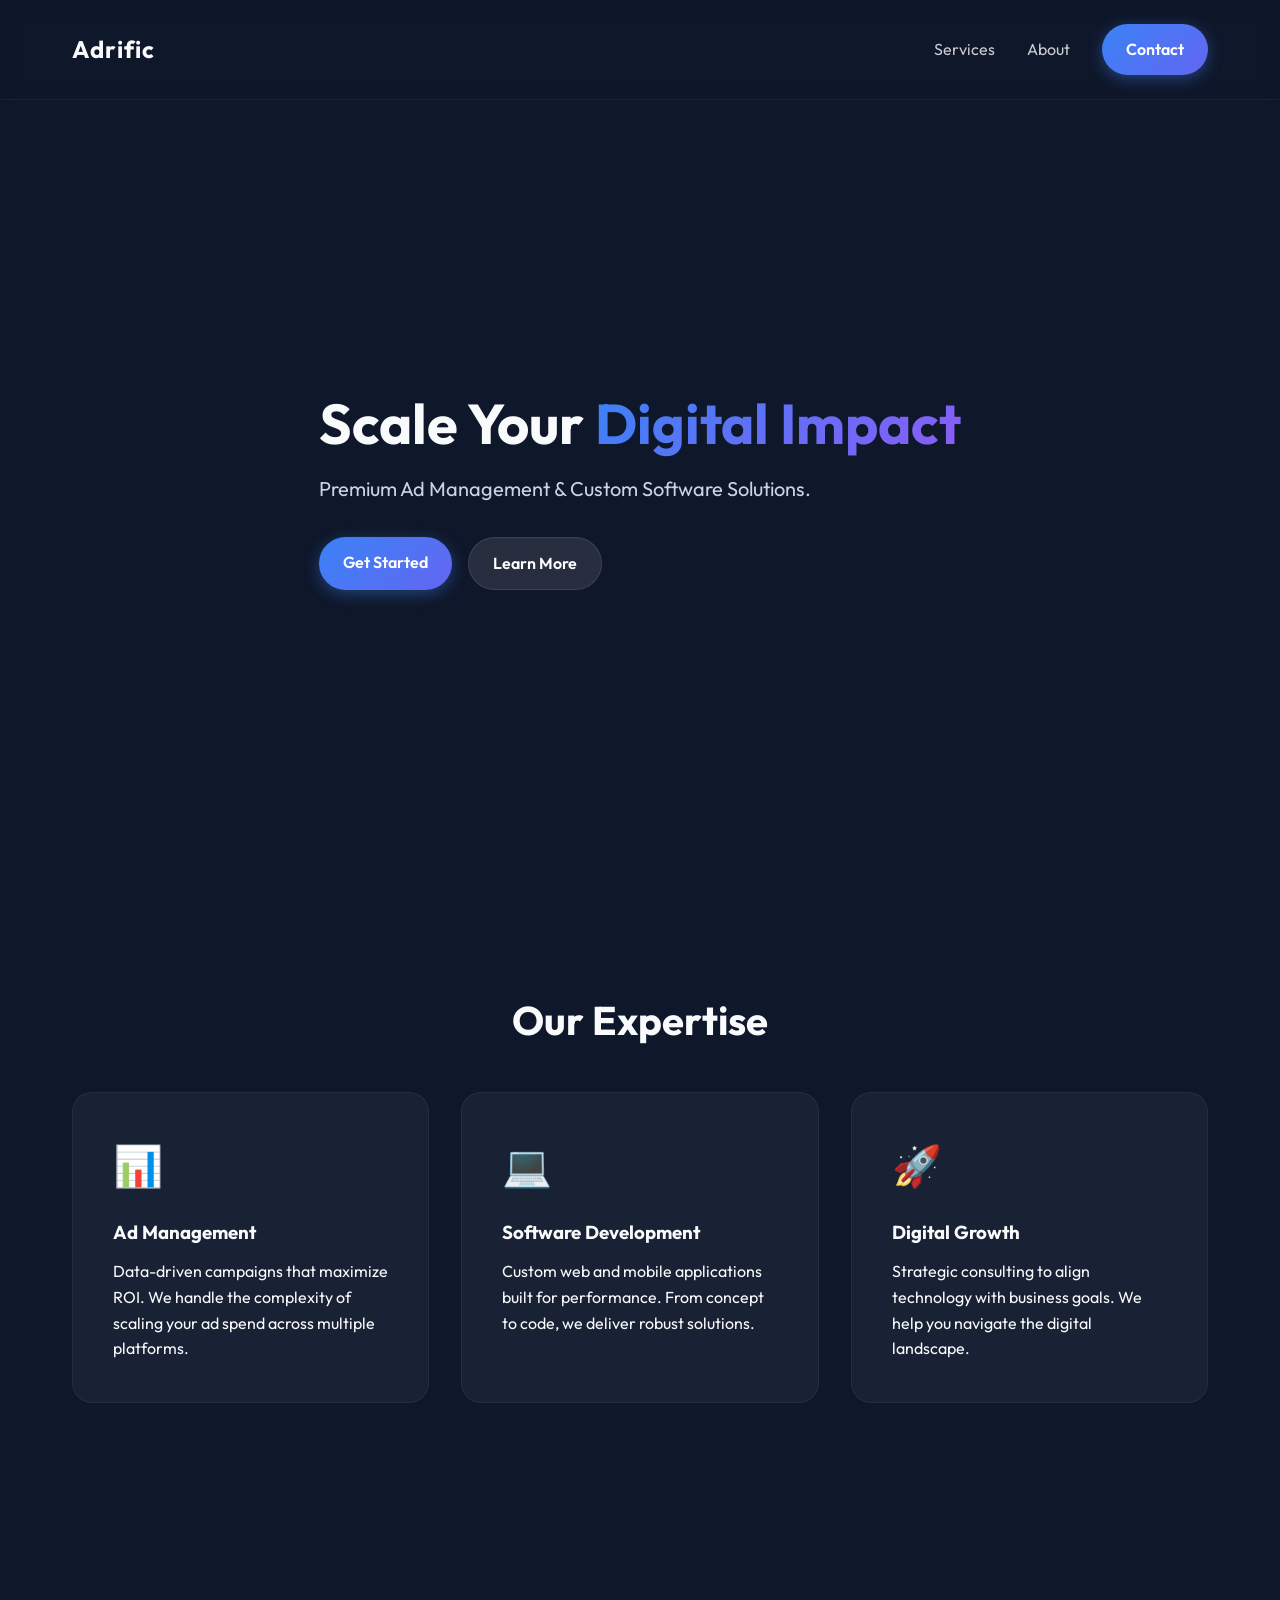
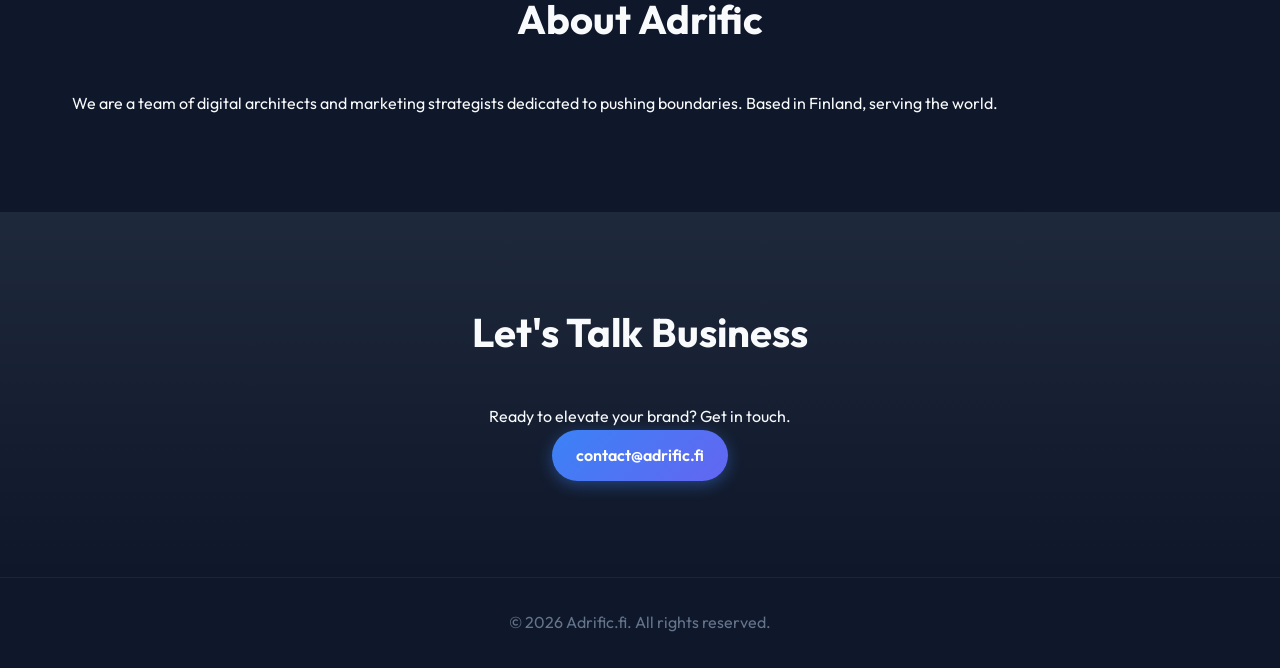
==== index.html @ 3425ca9c "Initial commit of Adrific.fi website" ====
<!DOCTYPE html>
<html lang="en">
<head>
    <meta charset="UTF-8">
    <meta name="viewport" content="width=device-width, initial-scale=1.0">
    <title>Adrific | Digital Excellence</title>
    <meta name="description" content="Adrific delivers premium ad management and custom software solutions. Elevate your digital presence.">
    <link rel="stylesheet" href="styles/main.css">
    <link rel="preconnect" href="https://fonts.googleapis.com">
    <link rel="preconnect" href="https://fonts.gstatic.com" crossorigin>
    <link href="https://fonts.googleapis.com/css2?family=Outfit:wght@300;400;600;700&display=swap" rel="stylesheet">
</head>
<body>
    <header class="header">
        <nav class="nav container">
            <div class="logo">Adrific</div>
            <ul class="nav-links">
                <li><a href="#services">Services</a></li>
                <li><a href="#about">About</a></li>
                <li><a href="#contact" class="btn btn-primary">Contact</a></li>
            </ul>
        </nav>
    </header>

    <main>
        <section class="hero">
            <div class="container hero-content">
                <h1>Scale Your <span class="gradient-text">Digital Impact</span></h1>
                <p>Premium Ad Management & Custom Software Solutions.</p>
                <div class="hero-actions">
                    <a href="#contact" class="btn btn-primary">Get Started</a>
                    <a href="#services" class="btn btn-secondary">Learn More</a>
                </div>
            </div>
            <div class="hero-bg"></div>
        </section>

        <section id="services" class="services section">
            <div class="container">
                <h2 class="section-title">Our Expertise</h2>
                <div class="grid">
                    <div class="card">
                        <div class="icon">📊</div>
                        <h3>Ad Management</h3>
                        <p>Data-driven campaigns that maximize ROI. We handle the complexity of scaling your ad spend across multiple platforms.</p>
                    </div>
                    <div class="card">
                        <div class="icon">💻</div>
                        <h3>Software Development</h3>
                        <p>Custom web and mobile applications built for performance. From concept to code, we deliver robust solutions.</p>
                    </div>
                    <div class="card">
                        <div class="icon">🚀</div>
                        <h3>Digital Growth</h3>
                        <p>Strategic consulting to align technology with business goals. We help you navigate the digital landscape.</p>
                    </div>
                </div>
            </div>
        </section>

        <section id="about" class="about section">
            <div class="container">
                <div class="about-content">
                    <h2 class="section-title">About Adrific</h2>
                    <p>We are a team of digital architects and marketing strategists dedicated to pushing boundaries. Based in Finland, serving the world.</p>
                </div>
            </div>
        </section>

        <section id="contact" class="contact section">
            <div class="container">
                <h2 class="section-title">Let's Talk Business</h2>
                <p>Ready to elevate your brand? Get in touch.</p>
                <a href="mailto:contact@adrific.fi" class="btn btn-primary">contact@adrific.fi</a>
            </div>
        </section>
    </main>

    <footer class="footer">
        <div class="container">
            <p>&copy; 2026 Adrific.fi. All rights reserved.</p>
        </div>
    </footer>

    <script src="scripts/main.js"></script>
</body>
</html>
---- styles/main.css ----
:root {
    --bg-color: #0f172a;
    --text-color: #f8fafc;
    --primary-color: #3b82f6;
    --secondary-color: #6366f1;
    --accent-color: #8b5cf6;
    --card-bg: rgba(30, 41, 59, 0.7);
    --font-main: 'Outfit', sans-serif;
}

* {
    margin: 0;
    padding: 0;
    box-sizing: border-box;
}

body {
    font-family: var(--font-main);
    background-color: var(--bg-color);
    color: var(--text-color);
    line-height: 1.6;
    overflow-x: hidden;
}

.container {
    max-width: 1200px;
    margin: 0 auto;
    padding: 0 2rem;
}

/* Typography */
h1, h2, h3 {
    line-height: 1.2;
    margin-bottom: 1rem;
}

h1 {
    font-size: 3.5rem;
    font-weight: 700;
}

h2 {
    font-size: 2.5rem;
    text-align: center;
    margin-bottom: 3rem;
}

.gradient-text {
    background: linear-gradient(135deg, var(--primary-color), var(--accent-color));
    -webkit-background-clip: text;
    -webkit-text-fill-color: transparent;
}

/* Buttons */
.btn {
    display: inline-block;
    padding: 0.8rem 1.5rem;
    border-radius: 50px;
    text-decoration: none;
    font-weight: 600;
    transition: transform 0.2s, box-shadow 0.2s;
}

.btn-primary {
    background: linear-gradient(135deg, var(--primary-color), var(--secondary-color));
    color: white;
    box-shadow: 0 4px 15px rgba(59, 130, 246, 0.4);
}

.btn-secondary {
    background: rgba(255, 255, 255, 0.1);
    color: white;
    backdrop-filter: blur(10px);
    border: 1px solid rgba(255, 255, 255, 0.1);
}

.btn:hover {
    transform: translateY(-2px);
    box-shadow: 0 6px 20px rgba(59, 130, 246, 0.6);
}

/* Header */
.header {
    position: fixed;
    top: 0;
    width: 100%;
    padding: 1.5rem 0;
    z-index: 1000;
    transition: background 0.3s;
    backdrop-filter: blur(10px);
    border-bottom: 1px solid rgba(255, 255, 255, 0.05);
}

.nav {
    display: flex;
    justify-content: space-between;
    align-items: center;
}

.logo {
    font-size: 1.5rem;
    font-weight: 700;
    letter-spacing: 1px;
}

.nav-links {
    display: flex;
    gap: 2rem;
    list-style: none;
    align-items: center;
}

.nav-links a:not(.btn) {
    color: var(--text-color);
    text-decoration: none;
    opacity: 0.8;
    transition: opacity 0.2s;
}

.nav-links a:not(.btn):hover {
    opacity: 1;
}

/* Hero */
.hero {
    height: 100vh;
    display: flex;
    align-items: center;
    position: relative;
    padding-top: 80px;
}

.hero-content {
    position: relative;
    z-index: 10;
    max-width: 800px;
}

.hero p {
    font-size: 1.25rem;
    margin-bottom: 2rem;
    color: #94fabc; /* Light mint/blue for contrast */
    color: #cbd5e1;
}

.hero-actions {
    display: flex;
    gap: 1rem;
}

/* Services */
.section {
    padding: 6rem 0;
}

.grid {
    display: grid;
    grid-template-columns: repeat(auto-fit, minmax(300px, 1fr));
    gap: 2rem;
}

.card {
    background: var(--card-bg);
    padding: 2.5rem;
    border-radius: 20px;
    border: 1px solid rgba(255, 255, 255, 0.05);
    transition: transform 0.3s, border-color 0.3s;
}

.card:hover {
    transform: translateY(-5px);
    border-color: var(--primary-color);
}

.icon {
    font-size: 2.5rem;
    margin-bottom: 1.5rem;
}

/* Contact */
.contact {
    text-align: center;
    background: linear-gradient(to top, #0f172a, #1e293b);
}

/* Footer */
.footer {
    padding: 2rem 0;
    text-align: center;
    color: #64748b;
    border-top: 1px solid rgba(255, 255, 255, 0.05);
}

/* Mobile */
@media (max-width: 768px) {
    h1 {
        font-size: 2.5rem;
    }
    .nav-links {
        display: none; /* Simplification for now */
    }
}
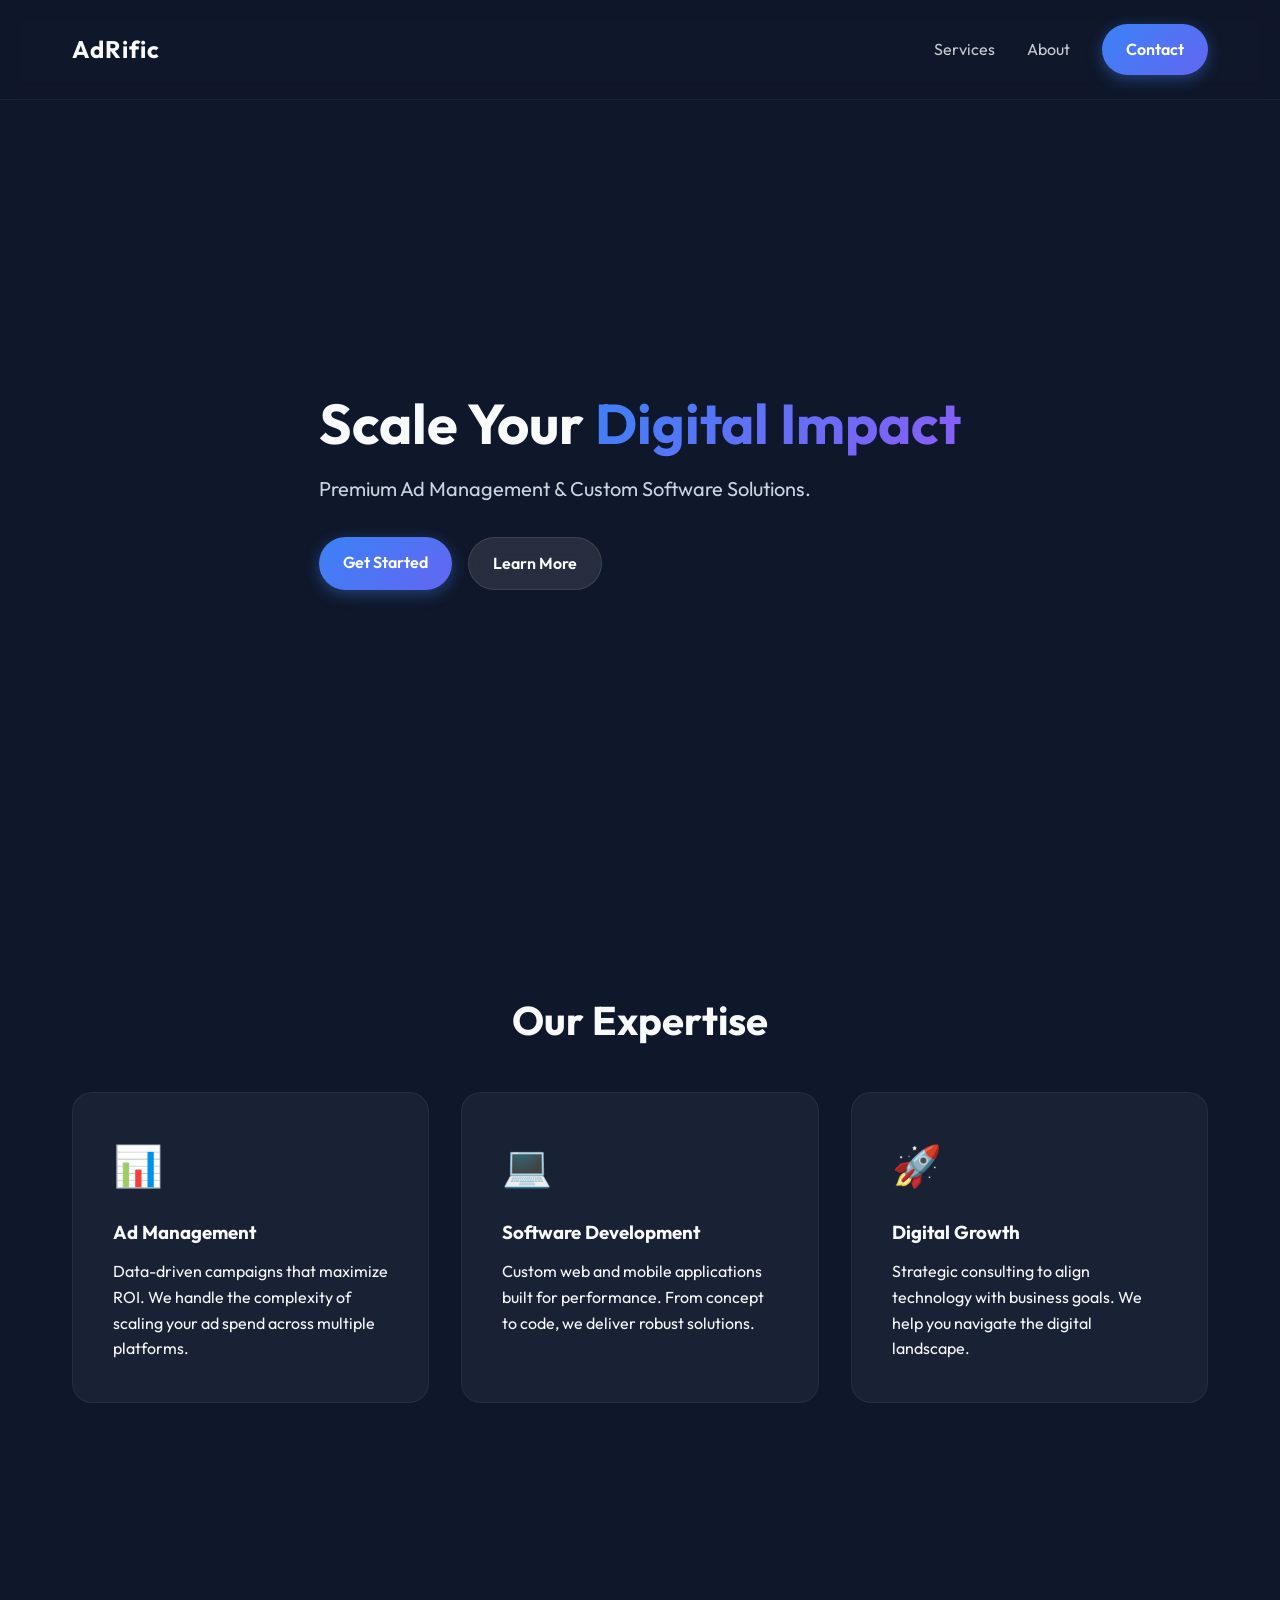
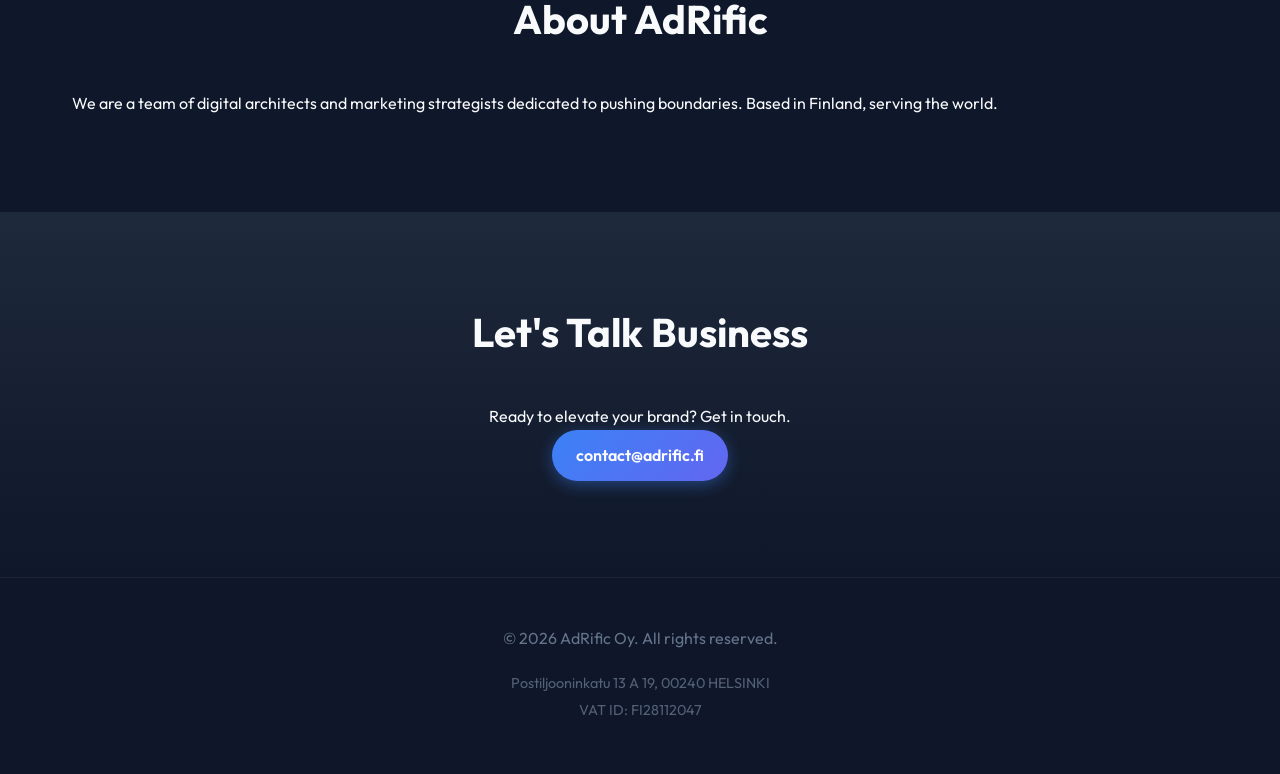
==== commit 70437769: "chore: update company info (AdRific Oy, address, VAT)" ====
--- a/index.html
+++ b/index.html
@@ -1,19 +1,22 @@
 <!DOCTYPE html>
 <html lang="en">
+
 <head>
     <meta charset="UTF-8">
     <meta name="viewport" content="width=device-width, initial-scale=1.0">
-    <title>Adrific | Digital Excellence</title>
-    <meta name="description" content="Adrific delivers premium ad management and custom software solutions. Elevate your digital presence.">
+    <title>AdRific | Digital Excellence</title>
+    <meta name="description"
+        content="AdRific delivers premium ad management and custom software solutions. Elevate your digital presence.">
     <link rel="stylesheet" href="styles/main.css">
     <link rel="preconnect" href="https://fonts.googleapis.com">
     <link rel="preconnect" href="https://fonts.gstatic.com" crossorigin>
     <link href="https://fonts.googleapis.com/css2?family=Outfit:wght@300;400;600;700&display=swap" rel="stylesheet">
 </head>
+
 <body>
     <header class="header">
         <nav class="nav container">
-            <div class="logo">Adrific</div>
+            <div class="logo">AdRific</div>
             <ul class="nav-links">
                 <li><a href="#services">Services</a></li>
                 <li><a href="#about">About</a></li>
@@ -42,17 +45,20 @@
                     <div class="card">
                         <div class="icon">📊</div>
                         <h3>Ad Management</h3>
-                        <p>Data-driven campaigns that maximize ROI. We handle the complexity of scaling your ad spend across multiple platforms.</p>
+                        <p>Data-driven campaigns that maximize ROI. We handle the complexity of scaling your ad spend
+                            across multiple platforms.</p>
                     </div>
                     <div class="card">
                         <div class="icon">💻</div>
                         <h3>Software Development</h3>
-                        <p>Custom web and mobile applications built for performance. From concept to code, we deliver robust solutions.</p>
+                        <p>Custom web and mobile applications built for performance. From concept to code, we deliver
+                            robust solutions.</p>
                     </div>
                     <div class="card">
                         <div class="icon">🚀</div>
                         <h3>Digital Growth</h3>
-                        <p>Strategic consulting to align technology with business goals. We help you navigate the digital landscape.</p>
+                        <p>Strategic consulting to align technology with business goals. We help you navigate the
+                            digital landscape.</p>
                     </div>
                 </div>
             </div>
@@ -61,8 +67,9 @@
         <section id="about" class="about section">
             <div class="container">
                 <div class="about-content">
-                    <h2 class="section-title">About Adrific</h2>
-                    <p>We are a team of digital architects and marketing strategists dedicated to pushing boundaries. Based in Finland, serving the world.</p>
+                    <h2 class="section-title">About AdRific</h2>
+                    <p>We are a team of digital architects and marketing strategists dedicated to pushing boundaries.
+                        Based in Finland, serving the world.</p>
                 </div>
             </div>
         </section>
@@ -78,10 +85,17 @@
 
     <footer class="footer">
         <div class="container">
-            <p>&copy; 2026 Adrific.fi. All rights reserved.</p>
+            <div class="footer-content">
+                <p>&copy; 2026 AdRific Oy. All rights reserved.</p>
+                <div class="company-details">
+                    <p>Postiljooninkatu 13 A 19, 00240 HELSINKI</p>
+                    <p>VAT ID: FI28112047</p>
+                </div>
+            </div>
         </div>
     </footer>
 
     <script src="scripts/main.js"></script>
 </body>
-</html>
+
+</html>
--- a/styles/main.css
+++ b/styles/main.css
@@ -29,7 +29,9 @@
 }
 
 /* Typography */
-h1, h2, h3 {
+h1,
+h2,
+h3 {
     line-height: 1.2;
     margin-bottom: 1rem;
 }
@@ -139,7 +141,8 @@
 .hero p {
     font-size: 1.25rem;
     margin-bottom: 2rem;
-    color: #94fabc; /* Light mint/blue for contrast */
+    color: #94fabc;
+    /* Light mint/blue for contrast */
     color: #cbd5e1;
 }
 
@@ -185,10 +188,28 @@
 
 /* Footer */
 .footer {
-    padding: 2rem 0;
+    padding: 3rem 0;
     text-align: center;
     color: #64748b;
     border-top: 1px solid rgba(255, 255, 255, 0.05);
+    background: rgba(15, 23, 42, 0.8);
+    backdrop-filter: blur(10px);
+}
+
+.footer-content {
+    display: flex;
+    flex-direction: column;
+    gap: 1rem;
+    align-items: center;
+}
+
+.company-details {
+    font-size: 0.9rem;
+    opacity: 0.8;
+}
+
+.company-details p {
+    margin: 0.25rem 0;
 }
 
 /* Mobile */
@@ -196,7 +217,9 @@
     h1 {
         font-size: 2.5rem;
     }
+
     .nav-links {
-        display: none; /* Simplification for now */
+        display: none;
+        /* Simplification for now */
     }
-}
+}
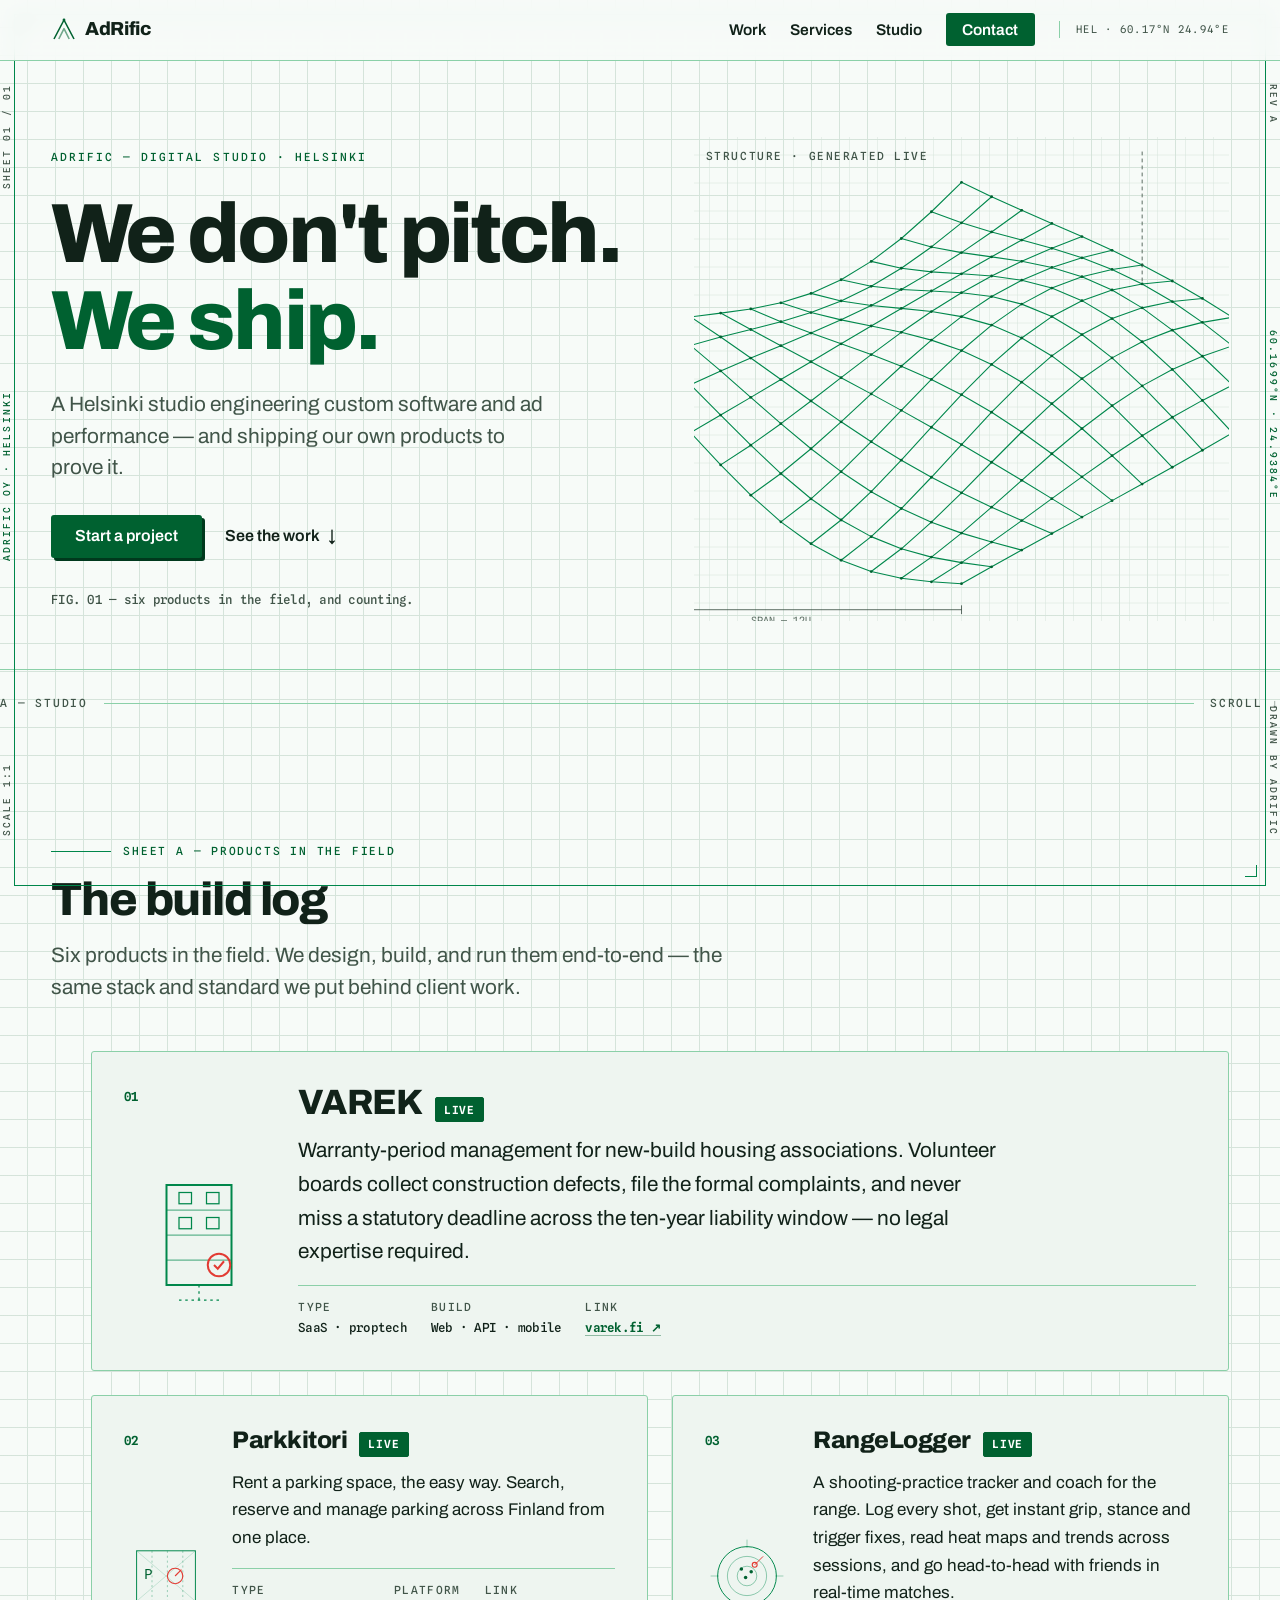
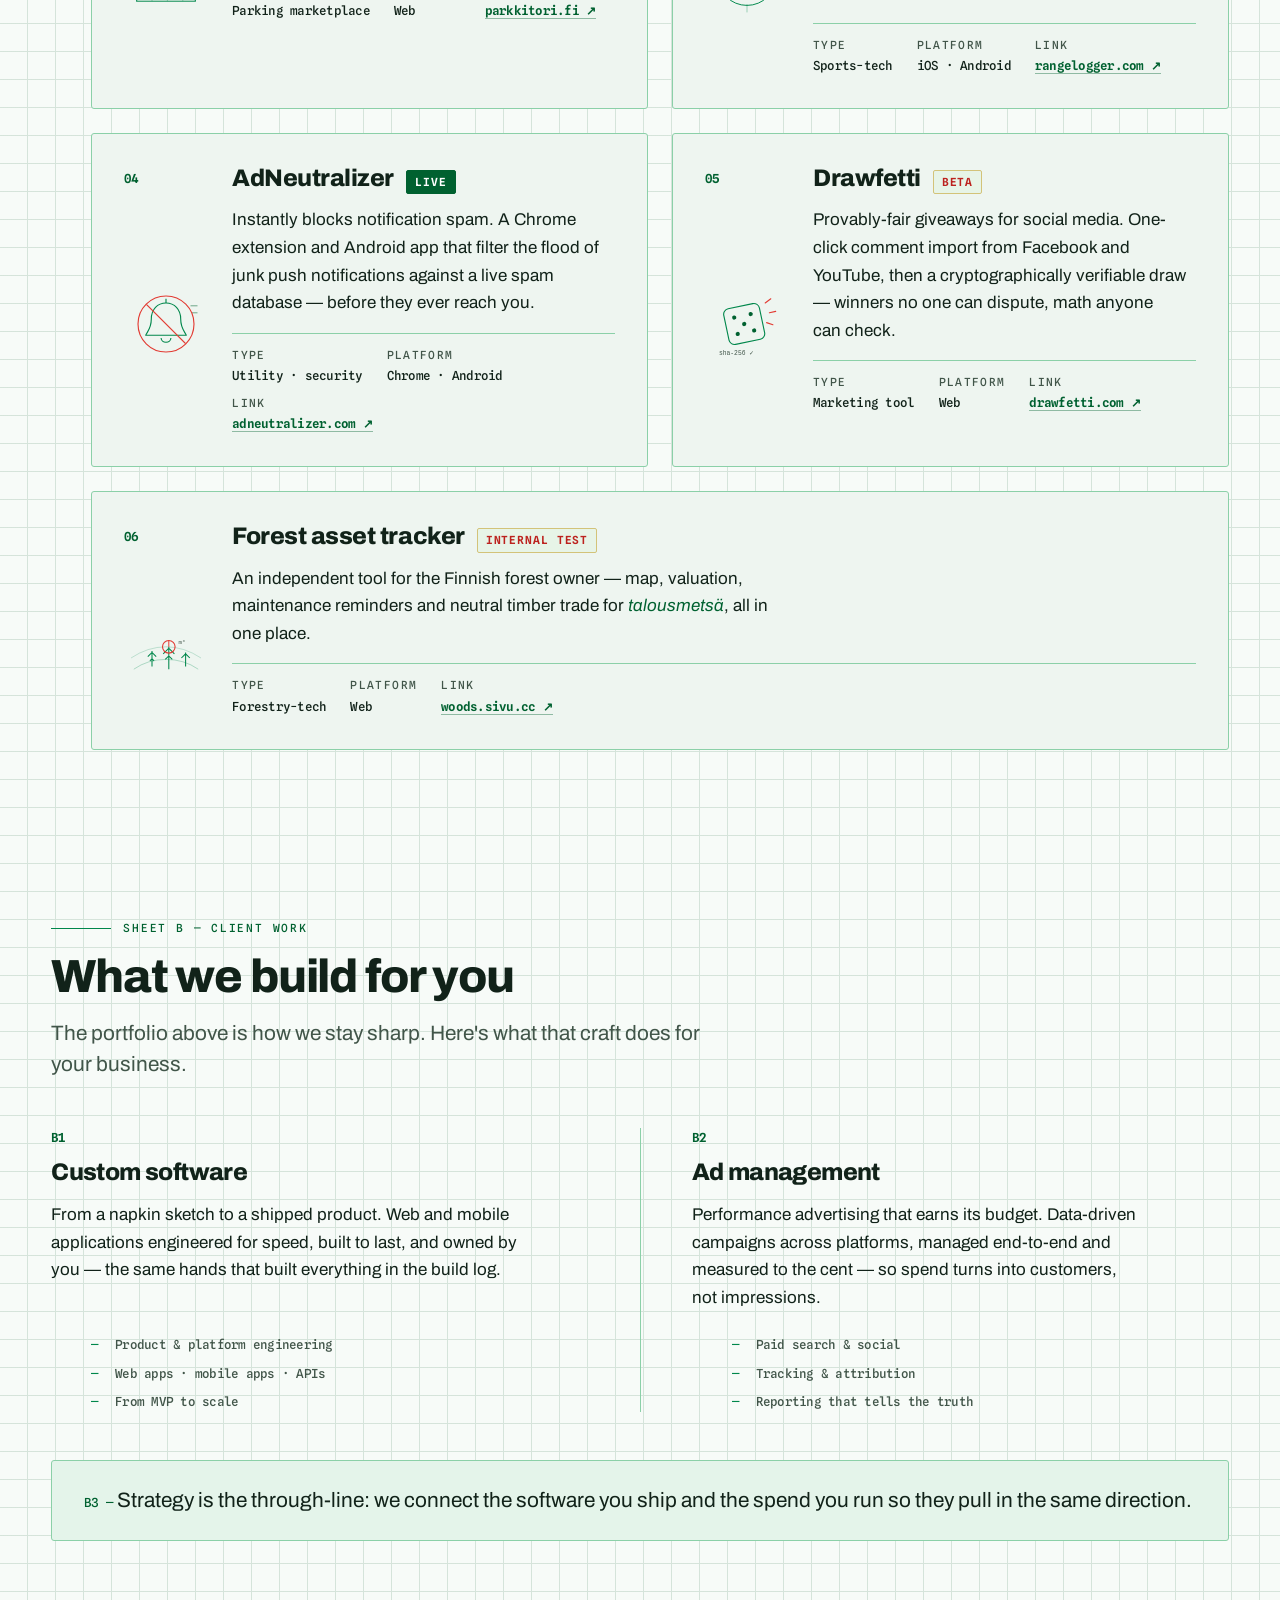
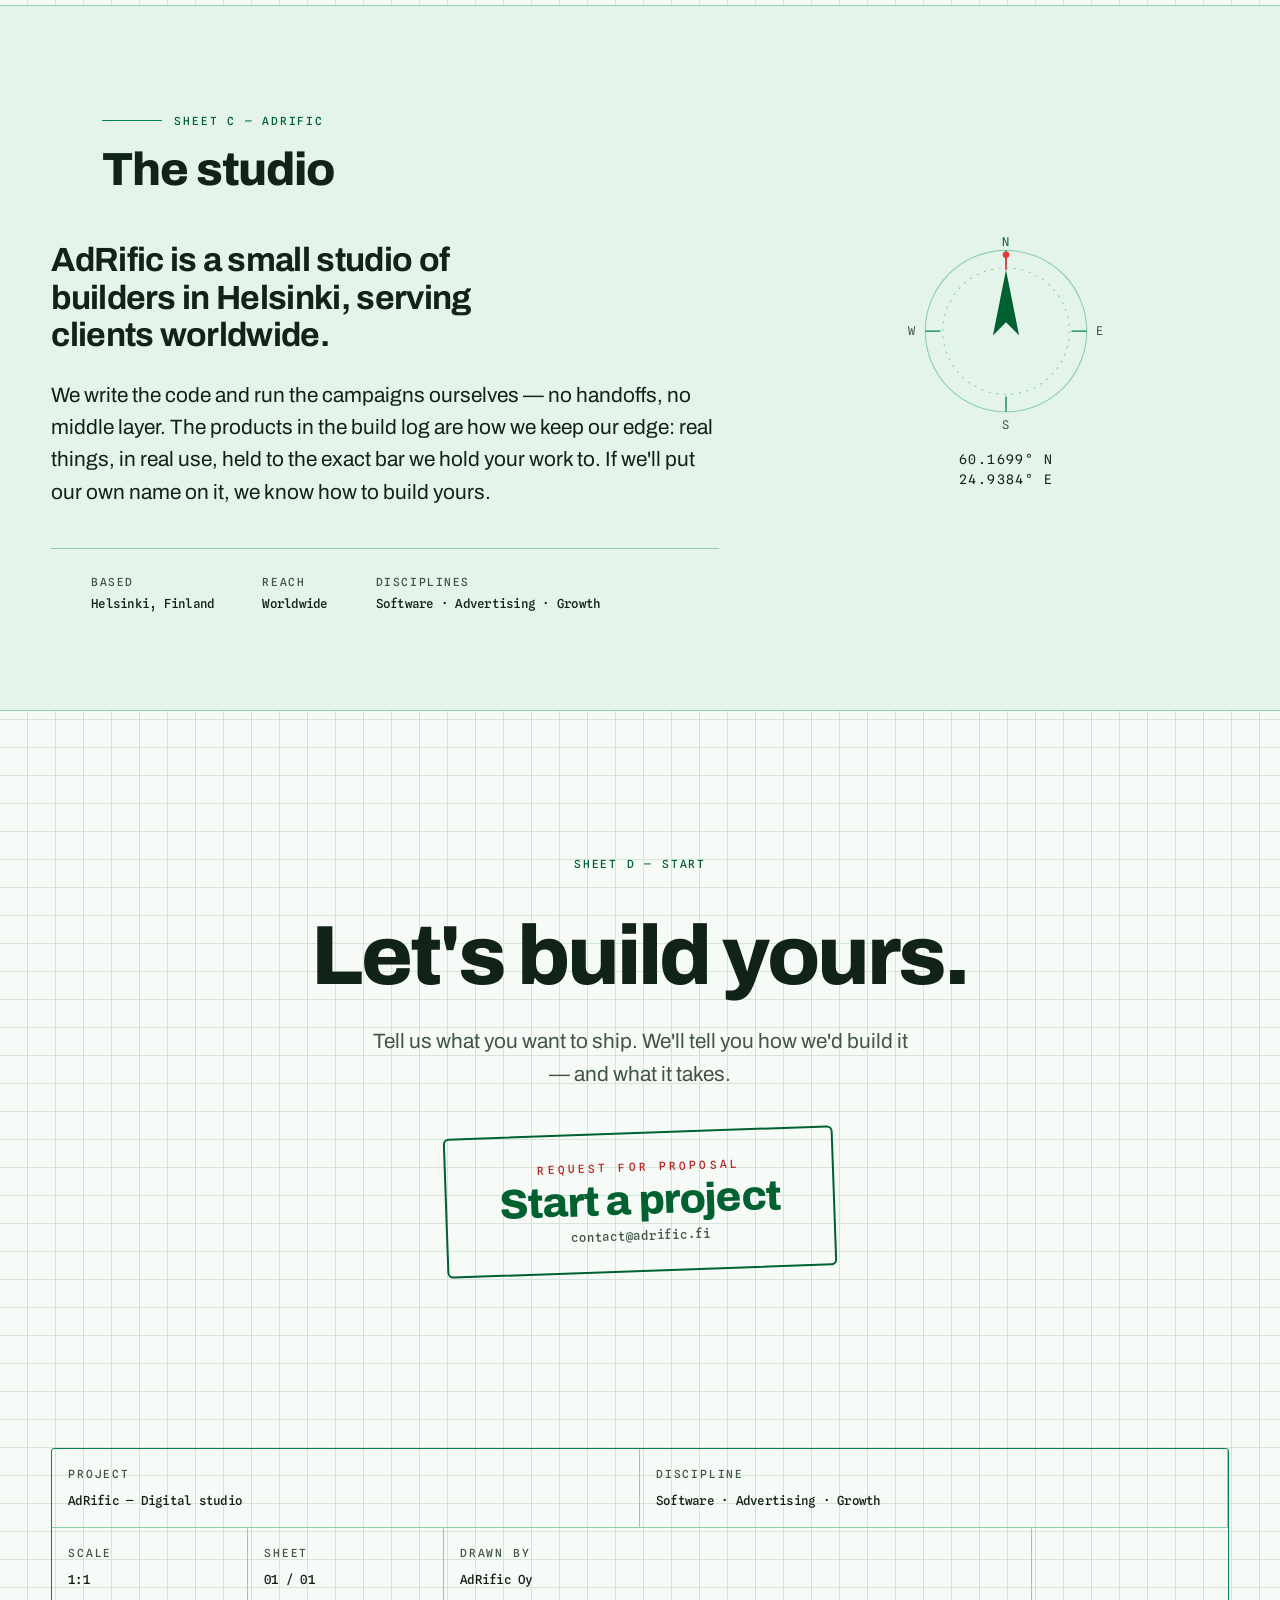
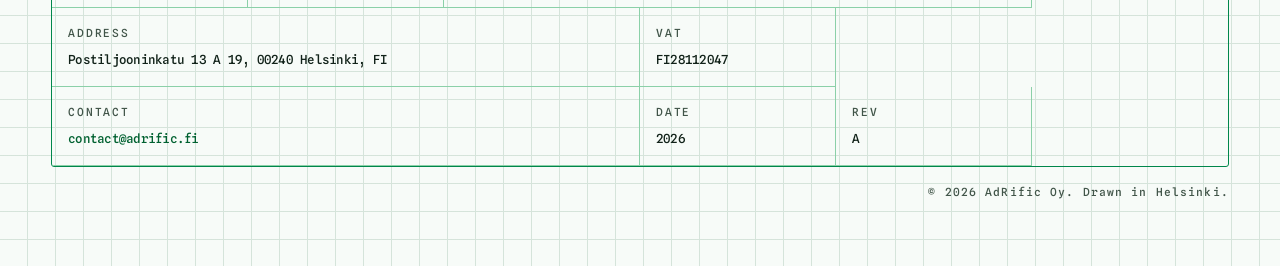
==== commit f654624d: "feat: redesign homepage as "The Drawing" — committed-green engineering schematic Ground-up replaceme" ====
--- a/index.html
+++ b/index.html
@@ -4,98 +4,535 @@
 <head>
     <meta charset="UTF-8">
     <meta name="viewport" content="width=device-width, initial-scale=1.0">
-    <title>AdRific | Digital Excellence</title>
+    <script>document.documentElement.classList.add('js');</script>
+    <title>AdRific — Digital studio in Helsinki</title>
     <meta name="description"
-        content="AdRific delivers premium ad management and custom software solutions. Elevate your digital presence.">
+        content="AdRific is a Helsinki digital studio engineering custom software and ad performance — and shipping its own products to prove it. We don't pitch. We ship.">
+    <meta name="theme-color" content="#f4f7f1">
+    <meta property="og:title" content="AdRific — Digital studio in Helsinki">
+    <meta property="og:description"
+        content="We engineer custom software and ad performance — and ship our own products to prove it.">
+    <meta property="og:type" content="website">
+    <meta property="og:locale" content="en">
+    <link rel="icon" href="favicon.svg" type="image/svg+xml">
     <link rel="stylesheet" href="styles/main.css">
     <link rel="preconnect" href="https://fonts.googleapis.com">
     <link rel="preconnect" href="https://fonts.gstatic.com" crossorigin>
-    <link href="https://fonts.googleapis.com/css2?family=Outfit:wght@300;400;600;700&display=swap" rel="stylesheet">
+    <link href="https://fonts.googleapis.com/css2?family=Archivo:wght@400;500;600;700;800&family=Spline+Sans+Mono:wght@400;500;600&display=swap"
+        rel="stylesheet">
 </head>
 
 <body>
-    <header class="header">
-        <nav class="nav container">
-            <div class="logo">AdRific</div>
-            <ul class="nav-links">
+    <a class="skip-link" href="#hero">Skip to content</a>
+
+    <!-- Drawing-sheet frame + margin rail -->
+    <div class="sheet-frame" aria-hidden="true">
+        <div class="rail rail--left">
+            <span class="rail__mark">SHEET 01 / 01</span>
+            <span class="rail__mark rail__mark--mid">ADRIFIC OY · HELSINKI</span>
+            <span class="rail__mark">SCALE 1:1</span>
+        </div>
+        <div class="rail rail--right">
+            <span class="rail__mark">REV A</span>
+            <span class="rail__mark rail__mark--mid">60.1699°N · 24.9384°E</span>
+            <span class="rail__mark">DRAWN BY ADRIFIC</span>
+        </div>
+    </div>
+
+    <header class="masthead" id="top">
+        <nav class="masthead__nav nav" aria-label="Primary">
+            <a class="brand" href="#top" aria-label="AdRific — home">
+                <svg class="brand__mark" width="26" height="26" viewBox="0 0 26 26" aria-hidden="true" focusable="false">
+                    <path d="M3 22 L13 3 L23 22" fill="none" stroke="currentColor" stroke-width="1.6"
+                        stroke-linejoin="round" />
+                    <path d="M7.8 22 L13 11.6 L18.2 22" fill="none" stroke="currentColor" stroke-width="1.6"
+                        stroke-linejoin="round" opacity="0.55" />
+                    <circle cx="13" cy="3" r="1.4" fill="currentColor" />
+                </svg>
+                <span class="brand__word">AdRific</span>
+            </a>
+
+            <button class="nav__toggle" type="button" aria-expanded="false" aria-controls="nav-menu"
+                aria-label="Open menu">
+                <span class="nav__toggle-bar"></span>
+                <span class="nav__toggle-bar"></span>
+            </button>
+
+            <ul class="nav__links" id="nav-menu">
+                <li><a href="#work">Work</a></li>
                 <li><a href="#services">Services</a></li>
-                <li><a href="#about">About</a></li>
-                <li><a href="#contact" class="btn btn-primary">Contact</a></li>
+                <li><a href="#studio">Studio</a></li>
+                <li><a href="#contact" class="nav__cta">Contact</a></li>
             </ul>
+
+            <p class="masthead__locator" aria-hidden="true">HEL · 60.17°N 24.94°E</p>
         </nav>
     </header>
 
     <main>
-        <section class="hero">
-            <div class="container hero-content">
-                <h1>Scale Your <span class="gradient-text">Digital Impact</span></h1>
-                <p>Premium Ad Management & Custom Software Solutions.</p>
-                <div class="hero-actions">
-                    <a href="#contact" class="btn btn-primary">Get Started</a>
-                    <a href="#services" class="btn btn-secondary">Learn More</a>
+        <!-- ░░ HERO ░░ -->
+        <section class="hero" id="hero">
+            <div class="hero__grid">
+                <div class="hero__copy reveal">
+                    <p class="kicker">AdRific — Digital studio · Helsinki</p>
+                    <h1 class="hero__title">We don't pitch.<br><span class="hero__title-em">We ship.</span></h1>
+                    <p class="hero__lede">
+                        A Helsinki studio engineering custom software and ad performance — and shipping
+                        our own products to prove it.
+                    </p>
+                    <div class="hero__actions">
+                        <a href="#contact" class="btn btn--stamp">Start a project</a>
+                        <a href="#work" class="btn btn--ghost">See the work <span aria-hidden="true">↓</span></a>
+                    </div>
+                    <p class="hero__caption mono">FIG. 01 — six products in the field, and counting.</p>
                 </div>
-            </div>
-            <div class="hero-bg"></div>
+
+                <div class="hero__plate reveal">
+                    <!-- Live generative schematic renders here when JS + motion are available -->
+                    <canvas class="hero__canvas" aria-hidden="true"></canvas>
+
+                    <!-- Always-present static fallback: a real schematic, never a blank box -->
+                    <svg class="hero__svg" viewBox="0 0 420 380" role="img"
+                        aria-label="An isometric structural lattice drawn as an engineering schematic, annotated with dimension lines.">
+                        <defs>
+                            <pattern id="grid" width="24" height="24" patternUnits="userSpaceOnUse">
+                                <path d="M24 0 H0 V24" fill="none" stroke="var(--grid-line)" stroke-width="1" />
+                            </pattern>
+                        </defs>
+                        <rect x="0" y="0" width="420" height="380" fill="url(#grid)" />
+                        <!-- isometric lattice -->
+                        <g fill="none" stroke="var(--green-500)" stroke-width="1.4" stroke-linejoin="round">
+                            <path d="M70 250 L210 170 L350 250 L210 330 Z" opacity="0.9" />
+                            <path d="M70 250 L210 330 L210 170 M350 250 L210 330" opacity="0.5" />
+                            <path d="M70 170 L210 90 L350 170 L210 250 Z" />
+                            <path d="M70 170 L70 250 M350 170 L350 250 M210 90 L210 170" opacity="0.7" />
+                            <path d="M140 130 L280 130 M140 210 L280 210" opacity="0.35" />
+                            <path d="M210 90 L210 18" stroke-dasharray="3 4" opacity="0.6" />
+                        </g>
+                        <g fill="var(--green-700)">
+                            <circle cx="70" cy="170" r="3" /><circle cx="350" cy="170" r="3" />
+                            <circle cx="210" cy="90" r="3" /><circle cx="210" cy="250" r="3" />
+                            <circle cx="70" cy="250" r="3" /><circle cx="350" cy="250" r="3" />
+                        </g>
+                        <circle cx="210" cy="18" r="4" fill="var(--signal)" />
+                        <!-- dimension annotations -->
+                        <g class="dim" stroke="var(--ink-muted)" stroke-width="1" fill="var(--ink-muted)">
+                            <path d="M70 348 L350 348" />
+                            <path d="M70 343 L70 353 M350 343 L350 353" />
+                            <text x="210" y="366" text-anchor="middle">SPAN — 280</text>
+                        </g>
+                    </svg>
+
+                    <p class="hero__plate-label mono" aria-hidden="true">STRUCTURE · GENERATED LIVE</p>
+                </div>
+            </div>
+            <div class="hero__rule" aria-hidden="true">
+                <span class="mono">A — STUDIO</span>
+                <span class="hero__rule-line"></span>
+                <span class="mono">SCROLL ↓</span>
+            </div>
         </section>
 
-        <section id="services" class="services section">
-            <div class="container">
-                <h2 class="section-title">Our Expertise</h2>
-                <div class="grid">
-                    <div class="card">
-                        <div class="icon">📊</div>
-                        <h3>Ad Management</h3>
-                        <p>Data-driven campaigns that maximize ROI. We handle the complexity of scaling your ad spend
-                            across multiple platforms.</p>
-                    </div>
-                    <div class="card">
-                        <div class="icon">💻</div>
-                        <h3>Software Development</h3>
-                        <p>Custom web and mobile applications built for performance. From concept to code, we deliver
-                            robust solutions.</p>
-                    </div>
-                    <div class="card">
-                        <div class="icon">🚀</div>
-                        <h3>Digital Growth</h3>
-                        <p>Strategic consulting to align technology with business goals. We help you navigate the
-                            digital landscape.</p>
-                    </div>
+        <!-- ░░ WORK / PORTFOLIO INDEX ░░ -->
+        <section class="work" id="work" aria-labelledby="work-title">
+            <header class="section-head">
+                <p class="section-head__tag mono">Sheet A — Products in the field</p>
+                <h2 class="section-head__title" id="work-title">The build log</h2>
+                <p class="section-head__intro">
+                    Six products in the field. We design, build, and run them end-to-end — the same
+                    stack and standard we put behind client work.
+                </p>
+            </header>
+
+            <ol class="work__index">
+                <!-- VAREK (featured) -->
+                <li class="plate plate--feature">
+                    <span class="plate__no mono">01</span>
+                    <div class="plate__diagram" aria-hidden="true">
+                        <svg viewBox="0 0 120 120" fill="none" stroke="currentColor">
+                            <rect x="34" y="20" width="52" height="80" stroke-width="1.6" />
+                            <path d="M34 40 H86 M34 60 H86 M34 80 H86" stroke-width="1" opacity="0.6" />
+                            <rect x="44" y="26" width="10" height="9" stroke-width="1" />
+                            <rect x="66" y="26" width="10" height="9" stroke-width="1" />
+                            <rect x="44" y="46" width="10" height="9" stroke-width="1" />
+                            <rect x="66" y="46" width="10" height="9" stroke-width="1" />
+                            <path d="M60 100 V112 M44 112 H76" stroke-width="1" stroke-dasharray="2 3" />
+                            <circle cx="76" cy="84" r="9" stroke="var(--signal)" stroke-width="1.6" />
+                            <path d="M72 84 l3 3 l5 -6" stroke="var(--signal)" stroke-width="1.6" />
+                        </svg>
+                    </div>
+                    <div class="plate__body">
+                        <div class="plate__head">
+                            <h3 class="plate__name">VAREK</h3>
+                            <span class="tag tag--live">Live</span>
+                        </div>
+                        <p class="plate__desc">
+                            Warranty-period management for new-build housing associations. Volunteer boards
+                            collect construction defects, file the formal complaints, and never miss a
+                            statutory deadline across the ten-year liability window — no legal expertise required.
+                        </p>
+                        <dl class="plate__meta mono">
+                            <div><dt>Type</dt><dd>SaaS · proptech</dd></div>
+                            <div><dt>Build</dt><dd>Web · API · mobile</dd></div>
+                            <div><dt>Link</dt><dd><a href="https://varek.fi" target="_blank"
+                                        rel="noopener">varek.fi ↗</a></dd></div>
+                        </dl>
+                    </div>
+                </li>
+
+                <!-- Parkkitori -->
+                <li class="plate">
+                    <span class="plate__no mono">02</span>
+                    <div class="plate__diagram" aria-hidden="true">
+                        <svg viewBox="0 0 120 120" fill="none" stroke="currentColor">
+                            <rect x="18" y="24" width="84" height="72" stroke-width="1.4" />
+                            <path d="M18 24 L102 96 M102 24 L18 96" stroke-width="1" opacity="0.25" />
+                            <path d="M40 24 V96 M62 24 V96 M84 24 V96" stroke-width="1" opacity="0.5"
+                                stroke-dasharray="3 4" />
+                            <text x="29" y="64" font-family="monospace" font-size="20"
+                                fill="var(--green-700)" stroke="none">P</text>
+                            <circle cx="73" cy="60" r="11" stroke="var(--signal)" stroke-width="1.6" />
+                            <path d="M73 60 l9 -9" stroke="var(--signal)" stroke-width="1.6" />
+                        </svg>
+                    </div>
+                    <div class="plate__body">
+                        <div class="plate__head">
+                            <h3 class="plate__name">Parkkitori</h3>
+                            <span class="tag tag--live">Live</span>
+                        </div>
+                        <p class="plate__desc">
+                            Rent a parking space, the easy way. Search, reserve and manage parking
+                            across Finland from one place.
+                        </p>
+                        <dl class="plate__meta mono">
+                            <div><dt>Type</dt><dd>Parking marketplace</dd></div>
+                            <div><dt>Platform</dt><dd>Web</dd></div>
+                            <div><dt>Link</dt><dd><a href="https://parkkitori.fi" target="_blank"
+                                        rel="noopener">parkkitori.fi ↗</a></dd></div>
+                        </dl>
+                    </div>
+                </li>
+
+                <!-- RangeLogger -->
+                <li class="plate">
+                    <span class="plate__no mono">03</span>
+                    <div class="plate__diagram" aria-hidden="true">
+                        <svg viewBox="0 0 120 120" fill="none" stroke="currentColor">
+                            <circle cx="60" cy="60" r="42" stroke-width="1.4" />
+                            <circle cx="60" cy="60" r="28" stroke-width="1" opacity="0.6" />
+                            <circle cx="60" cy="60" r="14" stroke-width="1" opacity="0.6" />
+                            <path d="M60 8 V20 M60 100 V112 M8 60 H20 M100 60 H112" stroke-width="1"
+                                opacity="0.5" />
+                            <circle cx="52" cy="50" r="2.5" fill="var(--green-700)" stroke="none" />
+                            <circle cx="66" cy="54" r="2.5" fill="var(--green-700)" stroke="none" />
+                            <circle cx="58" cy="62" r="2.5" fill="var(--green-700)" stroke="none" />
+                            <circle cx="71" cy="44" r="3.5" fill="none" stroke="var(--signal)"
+                                stroke-width="1.6" />
+                            <path d="M71 44 l12 -12" stroke="var(--signal)" stroke-width="1.4" />
+                        </svg>
+                    </div>
+                    <div class="plate__body">
+                        <div class="plate__head">
+                            <h3 class="plate__name">RangeLogger</h3>
+                            <span class="tag tag--live">Live</span>
+                        </div>
+                        <p class="plate__desc">
+                            A shooting-practice tracker and coach for the range. Log every shot, get instant
+                            grip, stance and trigger fixes, read heat maps and trends across sessions, and go
+                            head-to-head with friends in real-time matches.
+                        </p>
+                        <dl class="plate__meta mono">
+                            <div><dt>Type</dt><dd>Sports-tech</dd></div>
+                            <div><dt>Platform</dt><dd>iOS · Android</dd></div>
+                            <div><dt>Link</dt><dd><a href="https://rangelogger.com" target="_blank"
+                                        rel="noopener">rangelogger.com ↗</a></dd></div>
+                        </dl>
+                    </div>
+                </li>
+
+                <!-- AdNeutralizer -->
+                <li class="plate">
+                    <span class="plate__no mono">04</span>
+                    <div class="plate__diagram" aria-hidden="true">
+                        <svg viewBox="0 0 120 120" fill="none" stroke="currentColor">
+                            <path d="M60 30 c-12 0 -21 9 -21 23 c0 13 -5 17 -8 23 h58 c-3 -6 -8 -10 -8 -23 c0 -14 -9 -23 -21 -23 Z"
+                                stroke-width="1.6" stroke-linejoin="round" />
+                            <path d="M60 24 v6" stroke-width="1.6" />
+                            <path d="M53 80 a7 6 0 0 0 14 0" stroke-width="1.6" />
+                            <g stroke="var(--green-700)" stroke-width="1.4" opacity="0.55">
+                                <path d="M95 34 h10 M97 44 h8" />
+                            </g>
+                            <circle cx="60" cy="60" r="40" stroke="var(--signal)" stroke-width="1.6" />
+                            <path d="M32 32 L88 88" stroke="var(--signal)" stroke-width="1.8" />
+                        </svg>
+                    </div>
+                    <div class="plate__body">
+                        <div class="plate__head">
+                            <h3 class="plate__name">AdNeutralizer</h3>
+                            <span class="tag tag--live">Live</span>
+                        </div>
+                        <p class="plate__desc">
+                            Instantly blocks notification spam. A Chrome extension and Android app that
+                            filter the flood of junk push notifications against a live spam database —
+                            before they ever reach you.
+                        </p>
+                        <dl class="plate__meta mono">
+                            <div><dt>Type</dt><dd>Utility · security</dd></div>
+                            <div><dt>Platform</dt><dd>Chrome · Android</dd></div>
+                            <div><dt>Link</dt><dd><a href="https://adneutralizer.com" target="_blank"
+                                        rel="noopener">adneutralizer.com ↗</a></dd></div>
+                        </dl>
+                    </div>
+                </li>
+
+                <!-- Drawfetti -->
+                <li class="plate">
+                    <span class="plate__no mono">05</span>
+                    <div class="plate__diagram" aria-hidden="true">
+                        <svg viewBox="0 0 120 120" fill="none" stroke="currentColor">
+                            <rect x="30" y="34" width="52" height="52" rx="8" stroke-width="1.6"
+                                transform="rotate(-12 56 60)" />
+                            <g stroke="none" fill="var(--green-700)" transform="rotate(-12 56 60)">
+                                <circle cx="44" cy="48" r="3" /><circle cx="68" cy="48" r="3" />
+                                <circle cx="56" cy="60" r="3" /><circle cx="44" cy="72" r="3" />
+                                <circle cx="68" cy="72" r="3" />
+                            </g>
+                            <path d="M86 30 l8 -6 M92 44 l9 -2 M88 58 l9 3" stroke="var(--signal)"
+                                stroke-width="1.6" stroke-linecap="round" />
+                            <text x="20" y="104" font-family="monospace" font-size="9"
+                                fill="var(--ink-muted)" stroke="none">sha-256 ✓</text>
+                        </svg>
+                    </div>
+                    <div class="plate__body">
+                        <div class="plate__head">
+                            <h3 class="plate__name">Drawfetti</h3>
+                            <span class="tag tag--beta">Beta</span>
+                        </div>
+                        <p class="plate__desc">
+                            Provably-fair giveaways for social media. One-click comment import from Facebook
+                            and YouTube, then a cryptographically verifiable draw — winners no one can dispute,
+                            math anyone can check.
+                        </p>
+                        <dl class="plate__meta mono">
+                            <div><dt>Type</dt><dd>Marketing tool</dd></div>
+                            <div><dt>Platform</dt><dd>Web</dd></div>
+                            <div><dt>Link</dt><dd><a href="https://drawfetti.com" target="_blank"
+                                        rel="noopener">drawfetti.com ↗</a></dd></div>
+                        </dl>
+                    </div>
+                </li>
+
+                <!-- Forest asset tracker (working title; full-width closer) -->
+                <li class="plate plate--span">
+                    <span class="plate__no mono">06</span>
+                    <div class="plate__diagram" aria-hidden="true">
+                        <svg viewBox="0 0 120 120" fill="none" stroke="currentColor">
+                            <path d="M14 96 q20 -14 46 -14 q26 0 46 14" stroke-width="1" opacity="0.4" />
+                            <path d="M10 80 q24 -16 50 -16 q26 0 50 16" stroke-width="1" opacity="0.3" />
+                            <g stroke-width="1.5">
+                                <path d="M40 92 V70 M34 78 l6 -6 l6 6 M37 84 l3 -3 l3 3" />
+                                <path d="M64 96 V64 M56 74 l8 -8 l8 8 M59 82 l5 -5 l5 5" />
+                                <path d="M88 92 V72 M82 80 l6 -6 l6 6" />
+                            </g>
+                            <circle cx="64" cy="64" r="9" stroke="var(--signal)" stroke-width="1.6" />
+                            <path d="M64 64 V55" stroke="var(--signal)" stroke-width="1.4" />
+                            <text x="78" y="60" font-family="monospace" font-size="8"
+                                fill="var(--ink-muted)" stroke="none">m³</text>
+                        </svg>
+                    </div>
+                    <div class="plate__body">
+                        <div class="plate__head">
+                            <h3 class="plate__name">Forest asset tracker</h3>
+                            <span class="tag tag--beta">Internal test</span>
+                        </div>
+                        <p class="plate__desc">
+                            An independent tool for the Finnish forest owner — map, valuation, maintenance
+                            reminders and neutral timber trade for <em>talousmetsä</em>, all in one place.
+                        </p>
+                        <dl class="plate__meta mono">
+                            <div><dt>Type</dt><dd>Forestry-tech</dd></div>
+                            <div><dt>Platform</dt><dd>Web</dd></div>
+                            <div><dt>Link</dt><dd><a href="https://woods.sivu.cc" target="_blank"
+                                        rel="noopener">woods.sivu.cc ↗</a></dd></div>
+                        </dl>
+                    </div>
+                </li>
+            </ol>
+        </section>
+
+        <!-- ░░ SERVICES / CAPABILITIES ░░ -->
+        <section class="services" id="services" aria-labelledby="services-title">
+            <header class="section-head">
+                <p class="section-head__tag mono">Sheet B — Client work</p>
+                <h2 class="section-head__title" id="services-title">What we build for you</h2>
+                <p class="section-head__intro">
+                    The portfolio above is how we stay sharp. Here's what that craft does for your business.
+                </p>
+            </header>
+
+            <div class="capabilities">
+                <article class="cap">
+                    <p class="cap__no mono">B1</p>
+                    <h3 class="cap__title">Custom software</h3>
+                    <p class="cap__desc">
+                        From a napkin sketch to a shipped product. Web and mobile applications engineered
+                        for speed, built to last, and owned by you — the same hands that built everything
+                        in the build log.
+                    </p>
+                    <ul class="cap__list mono">
+                        <li>Product &amp; platform engineering</li>
+                        <li>Web apps · mobile apps · APIs</li>
+                        <li>From MVP to scale</li>
+                    </ul>
+                </article>
+
+                <span class="capabilities__divider" aria-hidden="true"></span>
+
+                <article class="cap">
+                    <p class="cap__no mono">B2</p>
+                    <h3 class="cap__title">Ad management</h3>
+                    <p class="cap__desc">
+                        Performance advertising that earns its budget. Data-driven campaigns across
+                        platforms, managed end-to-end and measured to the cent — so spend turns into
+                        customers, not impressions.
+                    </p>
+                    <ul class="cap__list mono">
+                        <li>Paid search &amp; social</li>
+                        <li>Tracking &amp; attribution</li>
+                        <li>Reporting that tells the truth</li>
+                    </ul>
+                </article>
+            </div>
+
+            <p class="services__throughline">
+                <span class="mono">B3 —</span> Strategy is the through-line: we connect the software you
+                ship and the spend you run so they pull in the same direction.
+            </p>
+        </section>
+
+        <!-- ░░ STUDIO / ABOUT ░░ -->
+        <section class="studio" id="studio" aria-labelledby="studio-title">
+            <div class="studio__inner">
+                <div class="studio__main">
+                    <header class="section-head section-head--tight">
+                        <p class="section-head__tag mono">Sheet C — AdRific</p>
+                        <h2 class="section-head__title" id="studio-title">The studio</h2>
+                    </header>
+                    <p class="studio__lead">
+                        AdRific is a small studio of builders in Helsinki, serving clients worldwide.
+                    </p>
+                    <p class="studio__body">
+                        We write the code and run the campaigns ourselves — no handoffs, no middle layer.
+                        The products in the build log are how we keep our edge: real things, in real use,
+                        held to the exact bar we hold your work to. If we'll put our own name on it, we know
+                        how to build yours.
+                    </p>
+                    <ul class="studio__facts mono" aria-label="Studio facts">
+                        <li><span>Based</span> Helsinki, Finland</li>
+                        <li><span>Reach</span> Worldwide</li>
+                        <li><span>Disciplines</span> Software · Advertising · Growth</li>
+                    </ul>
                 </div>
+
+                <aside class="studio__aside" aria-hidden="true">
+                    <svg viewBox="0 0 220 250" fill="none" role="presentation">
+                        <circle cx="110" cy="100" r="74" stroke="var(--green-300)" stroke-width="1" />
+                        <circle cx="110" cy="100" r="58" stroke="var(--green-300)" stroke-width="1"
+                            stroke-dasharray="2 5" />
+                        <!-- cardinal ticks -->
+                        <g stroke="var(--green-500)" stroke-width="1.2">
+                            <path d="M110 26 V40 M110 160 V174 M36 100 H50 M170 100 H184" />
+                        </g>
+                        <!-- north arrow -->
+                        <path d="M110 44 L122 104 L110 92 L98 104 Z" fill="var(--green-700)" />
+                        <path d="M110 44 L110 30" stroke="var(--signal)" stroke-width="1.6" />
+                        <circle cx="110" cy="30" r="3" fill="var(--signal)" />
+                        <!-- labels -->
+                        <g fill="var(--ink-muted)" font-family="'Spline Sans Mono', monospace" font-size="11"
+                            letter-spacing="0.1em">
+                            <text x="110" y="22" text-anchor="middle" fill="var(--green-700)">N</text>
+                            <text x="110" y="190" text-anchor="middle">S</text>
+                            <text x="196" y="104" text-anchor="middle">E</text>
+                            <text x="24" y="104" text-anchor="middle">W</text>
+                        </g>
+                        <!-- coordinate block -->
+                        <g font-family="'Spline Sans Mono', monospace" letter-spacing="0.08em">
+                            <text x="110" y="222" text-anchor="middle" font-size="12"
+                                fill="var(--ink)">60.1699° N</text>
+                            <text x="110" y="240" text-anchor="middle" font-size="12"
+                                fill="var(--ink)">24.9384° E</text>
+                        </g>
+                    </svg>
+                </aside>
             </div>
         </section>
 
-        <section id="about" class="about section">
-            <div class="container">
-                <div class="about-content">
-                    <h2 class="section-title">About AdRific</h2>
-                    <p>We are a team of digital architects and marketing strategists dedicated to pushing boundaries.
-                        Based in Finland, serving the world.</p>
-                </div>
-            </div>
-        </section>
-
-        <section id="contact" class="contact section">
-            <div class="container">
-                <h2 class="section-title">Let's Talk Business</h2>
-                <p>Ready to elevate your brand? Get in touch.</p>
-                <a href="mailto:contact@adrific.fi" class="btn btn-primary">contact@adrific.fi</a>
+        <!-- ░░ CONTACT STAMP ░░ -->
+        <section class="contact" id="contact" aria-labelledby="contact-title">
+            <div class="contact__inner">
+                <p class="section-head__tag mono">Sheet D — Start</p>
+                <h2 class="contact__title" id="contact-title">Let's build yours.</h2>
+                <p class="contact__lede">
+                    Tell us what you want to ship. We'll tell you how we'd build it — and what it takes.
+                </p>
+                <a class="stamp"
+                    href="mailto:contact@adrific.fi?subject=Project%20enquiry&body=Hi%20AdRific%2C%0A%0AWe'd%20like%20to%20build%3A%0A">
+                    <span class="stamp__kicker mono">Request for proposal</span>
+                    <span class="stamp__main">Start a project</span>
+                    <span class="stamp__addr mono">contact@adrific.fi</span>
+                </a>
             </div>
         </section>
     </main>
 
-    <footer class="footer">
-        <div class="container">
-            <div class="footer-content">
-                <p>&copy; 2026 AdRific Oy. All rights reserved.</p>
-                <div class="company-details">
-                    <p>Postiljooninkatu 13 A 19, 00240 HELSINKI</p>
-                    <p>VAT ID: FI28112047</p>
-                </div>
+    <!-- ░░ TITLE BLOCK FOOTER ░░ -->
+    <footer class="title-block">
+        <div class="title-block__grid mono">
+            <div class="tb-cell tb-cell--wide">
+                <span class="tb-cell__k">Project</span>
+                <span class="tb-cell__v">AdRific — Digital studio</span>
+            </div>
+            <div class="tb-cell tb-cell--wide">
+                <span class="tb-cell__k">Discipline</span>
+                <span class="tb-cell__v">Software · Advertising · Growth</span>
+            </div>
+            <div class="tb-cell">
+                <span class="tb-cell__k">Scale</span>
+                <span class="tb-cell__v">1:1</span>
+            </div>
+            <div class="tb-cell">
+                <span class="tb-cell__k">Sheet</span>
+                <span class="tb-cell__v">01 / 01</span>
+            </div>
+            <div class="tb-cell tb-cell--wide">
+                <span class="tb-cell__k">Drawn by</span>
+                <span class="tb-cell__v">AdRific Oy</span>
+            </div>
+            <div class="tb-cell tb-cell--wide">
+                <span class="tb-cell__k">Address</span>
+                <span class="tb-cell__v">Postiljooninkatu 13 A 19, 00240 Helsinki, FI</span>
+            </div>
+            <div class="tb-cell">
+                <span class="tb-cell__k">VAT</span>
+                <span class="tb-cell__v">FI28112047</span>
+            </div>
+            <div class="tb-cell tb-cell--wide">
+                <span class="tb-cell__k">Contact</span>
+                <span class="tb-cell__v"><a href="mailto:contact@adrific.fi">contact@adrific.fi</a></span>
+            </div>
+            <div class="tb-cell">
+                <span class="tb-cell__k">Date</span>
+                <span class="tb-cell__v">2026</span>
+            </div>
+            <div class="tb-cell">
+                <span class="tb-cell__k">Rev</span>
+                <span class="tb-cell__v">A</span>
             </div>
         </div>
+        <p class="title-block__copy mono">© 2026 AdRific Oy. Drawn in Helsinki.</p>
     </footer>
 
     <script src="scripts/main.js"></script>
 </body>
 
-</html>+</html>
--- a/styles/main.css
+++ b/styles/main.css
@@ -1,225 +1,559 @@
+/* =====================================================================
+   AdRific — "The Drawing"
+   A committed-green engineering-schematic brand surface.
+   Register: brand. See PRODUCT.md. Tokens captured in DESIGN.md (post-ship).
+   ===================================================================== */
+
+/* ---- Tokens --------------------------------------------------------- */
 :root {
-    --bg-color: #0f172a;
-    --text-color: #f8fafc;
-    --primary-color: #3b82f6;
-    --secondary-color: #6366f1;
-    --accent-color: #8b5cf6;
-    --card-bg: rgba(30, 41, 59, 0.7);
-    --font-main: 'Outfit', sans-serif;
-}
-
-* {
-    margin: 0;
-    padding: 0;
-    box-sizing: border-box;
-}
+    /* Color — committed green on engineering vellum (OKLCH) */
+    --paper:        oklch(0.985 0.006 155);   /* sheet ground */
+    --paper-2:      oklch(0.963 0.009 158);   /* sunken panels, plate fills */
+    --paper-3:      oklch(0.940 0.012 158);   /* deeper recess */
+    --ink:          oklch(0.235 0.030 158);   /* body text, heavy linework */
+    --ink-muted:    oklch(0.430 0.032 158);   /* secondary text, annotations */
+    --green-900:    oklch(0.300 0.080 158);
+    --green-700:    oklch(0.420 0.130 158);   /* green text/links, fills w/ white text */
+    --green-500:    oklch(0.540 0.150 158);   /* primary lines, structure, chrome */
+    --green-300:    oklch(0.800 0.090 158);   /* light tints */
+    --green-wash:   oklch(0.952 0.022 158);   /* faint section wash */
+    --grid-line:    oklch(0.905 0.020 158);   /* graph-paper grid */
+    --signal:       oklch(0.605 0.205 28);    /* coral "red-pen" accent */
+    --signal-deep:  oklch(0.515 0.190 28);    /* accent as text */
+    --white:        oklch(1 0 0);
+
+    /* Spacing — 4pt scale */
+    --sp-1: 0.25rem;  --sp-2: 0.5rem;  --sp-3: 0.75rem;  --sp-4: 1rem;
+    --sp-5: 1.5rem;   --sp-6: 2rem;    --sp-8: 3rem;      --sp-10: 4rem;
+    --sp-12: 6rem;    --sp-16: 9rem;
+
+    /* Type */
+    --font-display: 'Archivo', 'Archivo Fallback', system-ui, sans-serif;
+    --font-mono: 'Spline Sans Mono', ui-monospace, 'SF Mono', 'Consolas', monospace;
+
+    --step-hero: clamp(2.6rem, 1.6rem + 4.6vw, 5.25rem);
+    --step-h2:   clamp(1.85rem, 1.3rem + 2.1vw, 2.9rem);
+    --step-h3:   clamp(1.2rem, 1.05rem + 0.7vw, 1.5rem);
+    --step-lead: clamp(1.06rem, 1rem + 0.5vw, 1.3rem);
+    --step-body: 1.0625rem;
+    --step-mono: 0.78rem;
+    --step-mono-sm: 0.7rem;
+
+    /* Structure */
+    --maxw: 1180px;
+    --gutter: clamp(1.25rem, 4vw, 3.5rem);
+    --frame-inset: 14px;
+    --radius: 3px;
+    --hair: 1px;
+
+    /* Motion */
+    --ease-quart: cubic-bezier(0.25, 1, 0.5, 1);
+    --ease-expo: cubic-bezier(0.16, 1, 0.3, 1);
+    --dur-fast: 140ms;
+    --dur-mid: 280ms;
+    --dur-slow: 620ms;
+
+    /* z-index scale */
+    --z-frame: 40;
+    --z-rail: 41;
+    --z-header: 100;
+    --z-menu: 200;
+    --z-skip: 300;
+}
+
+/* Metric-matched fallback to soften FOUT for the display face */
+@font-face {
+    font-family: 'Archivo Fallback';
+    src: local('Arial');
+    size-adjust: 96%;
+    ascent-override: 92%;
+    descent-override: 24%;
+    line-gap-override: 0%;
+}
+
+/* ---- Reset ---------------------------------------------------------- */
+*, *::before, *::after { box-sizing: border-box; }
+* { margin: 0; }
+
+html { -webkit-text-size-adjust: 100%; text-size-adjust: 100%; scroll-behavior: smooth; }
+@media (prefers-reduced-motion: reduce) { html { scroll-behavior: auto; } }
 
 body {
-    font-family: var(--font-main);
-    background-color: var(--bg-color);
-    color: var(--text-color);
-    line-height: 1.6;
+    font-family: var(--font-display);
+    font-size: var(--step-body);
+    line-height: 1.62;
+    color: var(--ink);
+    background-color: var(--paper);
+    background-image:
+        linear-gradient(var(--grid-line) var(--hair), transparent var(--hair)),
+        linear-gradient(90deg, var(--grid-line) var(--hair), transparent var(--hair));
+    background-size: 28px 28px;
+    background-position: -1px -1px;
+    -webkit-font-smoothing: antialiased;
+    text-rendering: optimizeLegibility;
+    font-kerning: normal;
     overflow-x: hidden;
 }
 
-.container {
-    max-width: 1200px;
-    margin: 0 auto;
-    padding: 0 2rem;
-}
-
-/* Typography */
-h1,
-h2,
-h3 {
-    line-height: 1.2;
-    margin-bottom: 1rem;
-}
-
-h1 {
-    font-size: 3.5rem;
-    font-weight: 700;
-}
-
-h2 {
-    font-size: 2.5rem;
-    text-align: center;
-    margin-bottom: 3rem;
-}
-
-.gradient-text {
-    background: linear-gradient(135deg, var(--primary-color), var(--accent-color));
-    -webkit-background-clip: text;
-    -webkit-text-fill-color: transparent;
-}
-
-/* Buttons */
+img, svg, canvas { display: block; max-width: 100%; }
+a { color: inherit; }
+h1, h2, h3 { line-height: 1.04; font-weight: 800; letter-spacing: -0.025em; text-wrap: balance; }
+p { text-wrap: pretty; }
+:focus-visible {
+    outline: 2px solid var(--green-700);
+    outline-offset: 3px;
+    border-radius: 1px;
+}
+
+:where(section[id], #top) { scroll-margin-top: 84px; }
+
+.mono {
+    font-family: var(--font-mono);
+    font-size: var(--step-mono);
+    letter-spacing: 0.02em;
+    font-weight: 500;
+}
+
+.skip-link {
+    position: absolute;
+    left: var(--sp-4); top: -100%;
+    z-index: var(--z-skip);
+    background: var(--green-700); color: var(--white);
+    padding: var(--sp-2) var(--sp-4);
+    font: 600 0.9rem/1 var(--font-display);
+    border-radius: var(--radius);
+    transition: top var(--dur-fast) var(--ease-quart);
+}
+.skip-link:focus { top: var(--sp-4); }
+
+/* ---- Drawing-sheet frame + margin rails ---------------------------- */
+.sheet-frame {
+    position: fixed;
+    inset: var(--frame-inset);
+    border: var(--hair) solid var(--green-500);
+    pointer-events: none;
+    z-index: var(--z-frame);
+}
+/* corner ticks */
+.sheet-frame::before, .sheet-frame::after {
+    content: ""; position: absolute; width: 12px; height: 12px;
+    border: var(--hair) solid var(--green-500);
+}
+.sheet-frame::before { top: 8px; left: 8px; border-right: 0; border-bottom: 0; }
+.sheet-frame::after { bottom: 8px; right: 8px; border-left: 0; border-top: 0; }
+
+.rail {
+    position: fixed;
+    top: 0; bottom: 0;
+    width: var(--frame-inset);
+    display: flex; flex-direction: column; align-items: center;
+    justify-content: space-between;
+    padding: 84px 0 64px;
+    z-index: var(--z-rail);
+    pointer-events: none;
+}
+.rail--left { left: 0; }
+.rail--right { right: 0; }
+.rail__mark {
+    font-family: var(--font-mono);
+    font-size: 0.6rem; letter-spacing: 0.22em; font-weight: 500;
+    color: var(--ink-muted);
+    writing-mode: vertical-rl;
+    white-space: nowrap;
+}
+.rail--left .rail__mark { transform: rotate(180deg); }
+.rail__mark--mid { color: var(--green-700); }
+
+/* ---- Container ------------------------------------------------------ */
+.masthead__nav,
+.hero__grid,
+.section-head,
+.work__index,
+.capabilities,
+.services__throughline,
+.studio__inner,
+.contact__inner,
+.title-block {
+    width: min(100% - calc(2 * var(--gutter)), var(--maxw));
+    margin-inline: auto;
+}
+
+/* ---- Masthead / nav ------------------------------------------------- */
+.masthead {
+    position: sticky; top: 0;
+    z-index: var(--z-header);
+    background: color-mix(in oklch, var(--paper) 86%, transparent);
+    -webkit-backdrop-filter: blur(8px);
+    backdrop-filter: blur(8px);
+    border-bottom: var(--hair) solid var(--green-300);
+}
+.masthead__nav {
+    display: flex; align-items: center; gap: var(--sp-5);
+    padding-block: var(--sp-4);
+}
+.brand {
+    display: inline-flex; align-items: center; gap: var(--sp-2);
+    text-decoration: none; color: var(--ink);
+    font-weight: 800; font-size: 1.18rem; letter-spacing: -0.02em;
+    margin-right: auto;
+}
+.brand__mark { color: var(--green-700); flex: none; }
+.brand__word { line-height: 1; }
+
+.nav__links {
+    display: flex; align-items: center; gap: var(--sp-5);
+    list-style: none;
+}
+.nav__links a {
+    text-decoration: none; color: var(--ink);
+    font-weight: 600; font-size: 0.97rem;
+    position: relative; padding-block: 2px;
+}
+.nav__links a:not(.nav__cta)::after {
+    content: ""; position: absolute; left: 0; bottom: -2px;
+    width: 100%; height: 1.5px; background: var(--green-700);
+    transform: scaleX(0); transform-origin: left;
+    transition: transform var(--dur-mid) var(--ease-quart);
+}
+.nav__links a:not(.nav__cta):hover::after,
+.nav__links a:not(.nav__cta):focus-visible::after { transform: scaleX(1); }
+
+.nav__links a.nav__cta {
+    background: var(--green-700); color: var(--white);
+    padding: 0.5rem 1.05rem; border-radius: var(--radius);
+    transition: background var(--dur-fast) var(--ease-quart);
+}
+.nav__links a.nav__cta:hover, .nav__links a.nav__cta:focus-visible { background: var(--green-900); }
+
+.masthead__locator {
+    font-family: var(--font-mono); font-size: 0.66rem;
+    letter-spacing: 0.12em; color: var(--ink-muted);
+    border-left: var(--hair) solid var(--green-300); padding-left: var(--sp-4);
+}
+
+.nav__toggle {
+    display: none;
+    width: 44px; height: 44px; padding: 11px;
+    background: none; border: var(--hair) solid var(--green-500);
+    border-radius: var(--radius); cursor: pointer; color: var(--ink);
+    flex-direction: column; justify-content: center; gap: 5px;
+    margin-left: auto;
+}
+.nav__toggle-bar {
+    display: block; height: 2px; width: 100%; background: currentColor;
+    transition: transform var(--dur-mid) var(--ease-quart), opacity var(--dur-fast);
+}
+.nav__toggle[aria-expanded="true"] .nav__toggle-bar:nth-child(1) { transform: translateY(3.5px) rotate(45deg); }
+.nav__toggle[aria-expanded="true"] .nav__toggle-bar:nth-child(2) { transform: translateY(-3.5px) rotate(-45deg); }
+
+/* ---- Section heads -------------------------------------------------- */
+.section-head { padding-top: var(--sp-12); margin-bottom: var(--sp-8); }
+.section-head--tight { padding-top: 0; margin-bottom: var(--sp-5); }
+.section-head__tag {
+    color: var(--green-700);
+    display: inline-flex; align-items: center; gap: var(--sp-3);
+    text-transform: uppercase; letter-spacing: 0.16em;
+    font-size: var(--step-mono-sm); margin-bottom: var(--sp-4);
+}
+.section-head__tag::before {
+    content: ""; width: clamp(20px, 6vw, 60px); height: 1px;
+    background: var(--green-500); display: inline-block;
+}
+.section-head__title { font-size: var(--step-h2); max-width: 18ch; }
+.section-head__intro {
+    margin-top: var(--sp-4); max-width: 56ch;
+    color: var(--ink-muted); font-size: var(--step-lead); line-height: 1.5;
+}
+
+.kicker {
+    font-family: var(--font-mono); font-weight: 500;
+    text-transform: uppercase; letter-spacing: 0.18em;
+    font-size: var(--step-mono-sm); color: var(--green-700);
+    margin-bottom: var(--sp-5);
+}
+
+/* ---- Hero ----------------------------------------------------------- */
+.hero { padding-top: clamp(2.5rem, 6vw, 5rem); }
+.hero__grid {
+    display: grid; grid-template-columns: minmax(0, 1.05fr) minmax(0, 0.95fr);
+    gap: clamp(1.5rem, 4vw, 4rem); align-items: center;
+    padding-bottom: var(--sp-8);
+}
+.hero__grid > * { min-width: 0; }
+.hero__title {
+    font-size: var(--step-hero); letter-spacing: -0.035em;
+    margin-bottom: var(--sp-5);
+}
+.hero__title-em { color: var(--green-700); }
+.hero__lede {
+    font-size: var(--step-lead); color: var(--ink-muted);
+    max-width: 42ch; line-height: 1.5; margin-bottom: var(--sp-6);
+}
+.hero__actions { display: flex; flex-wrap: wrap; gap: var(--sp-4); align-items: center; }
+.hero__caption { color: var(--ink-muted); margin-top: var(--sp-6); }
+
 .btn {
-    display: inline-block;
-    padding: 0.8rem 1.5rem;
-    border-radius: 50px;
-    text-decoration: none;
-    font-weight: 600;
-    transition: transform 0.2s, box-shadow 0.2s;
-}
-
-.btn-primary {
-    background: linear-gradient(135deg, var(--primary-color), var(--secondary-color));
-    color: white;
-    box-shadow: 0 4px 15px rgba(59, 130, 246, 0.4);
-}
-
-.btn-secondary {
-    background: rgba(255, 255, 255, 0.1);
-    color: white;
-    backdrop-filter: blur(10px);
-    border: 1px solid rgba(255, 255, 255, 0.1);
-}
-
-.btn:hover {
-    transform: translateY(-2px);
-    box-shadow: 0 6px 20px rgba(59, 130, 246, 0.6);
-}
-
-/* Header */
-.header {
-    position: fixed;
-    top: 0;
-    width: 100%;
-    padding: 1.5rem 0;
-    z-index: 1000;
-    transition: background 0.3s;
-    backdrop-filter: blur(10px);
-    border-bottom: 1px solid rgba(255, 255, 255, 0.05);
-}
-
-.nav {
-    display: flex;
-    justify-content: space-between;
-    align-items: center;
-}
-
-.logo {
-    font-size: 1.5rem;
-    font-weight: 700;
-    letter-spacing: 1px;
-}
-
-.nav-links {
-    display: flex;
-    gap: 2rem;
-    list-style: none;
-    align-items: center;
-}
-
-.nav-links a:not(.btn) {
-    color: var(--text-color);
-    text-decoration: none;
-    opacity: 0.8;
-    transition: opacity 0.2s;
-}
-
-.nav-links a:not(.btn):hover {
-    opacity: 1;
-}
-
-/* Hero */
-.hero {
-    height: 100vh;
-    display: flex;
-    align-items: center;
+    --b-pad: 0.85rem 1.5rem;
+    display: inline-flex; align-items: center; gap: var(--sp-2);
+    font: 600 1rem/1 var(--font-display);
+    text-decoration: none; cursor: pointer; border: none;
+    padding: var(--b-pad); border-radius: var(--radius);
+    transition: transform var(--dur-fast) var(--ease-quart),
+                background var(--dur-fast) var(--ease-quart),
+                box-shadow var(--dur-fast) var(--ease-quart);
+}
+.btn--stamp {
+    background: var(--green-700); color: var(--white);
+    box-shadow: 3px 3px 0 0 var(--green-900);
+}
+.btn--stamp:hover, .btn--stamp:focus-visible {
+    background: var(--green-900); transform: translate(1px, 1px);
+    box-shadow: 2px 2px 0 0 var(--green-900);
+}
+.btn--ghost { color: var(--ink); padding-inline: 0.4rem; }
+.btn--ghost:hover, .btn--ghost:focus-visible { color: var(--green-700); }
+
+.hero__plate { position: relative; aspect-ratio: 21 / 19; min-height: 280px; }
+.hero__canvas, .hero__svg {
+    position: absolute; inset: 0; width: 100%; height: 100%;
+}
+.hero__canvas { display: none; }
+.hero__svg { border: var(--hair) solid var(--green-300); background: color-mix(in oklch, var(--paper) 60%, transparent); }
+.hero__plate-label {
+    position: absolute; left: 12px; top: 10px;
+    color: var(--ink-muted); font-size: var(--step-mono-sm);
+    letter-spacing: 0.14em; text-transform: uppercase;
+}
+.hero__svg .dim text { font-family: var(--font-mono); font-size: 9px; letter-spacing: 0.1em; }
+
+.hero__rule {
+    display: flex; align-items: center; gap: var(--sp-4);
+    padding-block: var(--sp-5);
+    border-top: var(--hair) solid var(--green-300);
+    color: var(--ink-muted);
+}
+.hero__rule .mono { font-size: var(--step-mono-sm); letter-spacing: 0.16em; text-transform: uppercase; }
+.hero__rule-line { flex: 1; height: 1px; background: var(--green-300); }
+
+/* Only once JS has booted the canvas (and drawn) do we swap out the
+   static SVG. If JS is absent or fails, the SVG schematic stays. */
+@media (prefers-reduced-motion: no-preference) {
+    html.canvas-live .hero__canvas { display: block; }
+    html.canvas-live .hero__svg { display: none; }
+}
+
+/* ---- Work / portfolio index ---------------------------------------- */
+.work { padding-bottom: var(--sp-10); }
+.work__index { list-style: none; display: grid; gap: clamp(1rem, 2vw, 1.5rem); grid-template-columns: repeat(2, minmax(0, 1fr)); }
+
+.plate {
     position: relative;
-    padding-top: 80px;
-}
-
-.hero-content {
-    position: relative;
-    z-index: 10;
-    max-width: 800px;
-}
-
-.hero p {
-    font-size: 1.25rem;
-    margin-bottom: 2rem;
-    color: #94fabc;
-    /* Light mint/blue for contrast */
-    color: #cbd5e1;
-}
-
-.hero-actions {
-    display: flex;
-    gap: 1rem;
-}
-
-/* Services */
-.section {
-    padding: 6rem 0;
-}
-
-.grid {
-    display: grid;
-    grid-template-columns: repeat(auto-fit, minmax(300px, 1fr));
-    gap: 2rem;
-}
-
-.card {
-    background: var(--card-bg);
-    padding: 2.5rem;
-    border-radius: 20px;
-    border: 1px solid rgba(255, 255, 255, 0.05);
-    transition: transform 0.3s, border-color 0.3s;
-}
-
-.card:hover {
-    transform: translateY(-5px);
-    border-color: var(--primary-color);
-}
-
-.icon {
-    font-size: 2.5rem;
-    margin-bottom: 1.5rem;
-}
-
-/* Contact */
-.contact {
-    text-align: center;
-    background: linear-gradient(to top, #0f172a, #1e293b);
-}
-
-/* Footer */
-.footer {
-    padding: 3rem 0;
-    text-align: center;
-    color: #64748b;
-    border-top: 1px solid rgba(255, 255, 255, 0.05);
-    background: rgba(15, 23, 42, 0.8);
-    backdrop-filter: blur(10px);
-}
-
-.footer-content {
-    display: flex;
-    flex-direction: column;
-    gap: 1rem;
-    align-items: center;
-}
-
-.company-details {
-    font-size: 0.9rem;
-    opacity: 0.8;
-}
-
-.company-details p {
-    margin: 0.25rem 0;
-}
-
-/* Mobile */
-@media (max-width: 768px) {
-    h1 {
-        font-size: 2.5rem;
+    display: grid; grid-template-columns: auto minmax(0, 1fr); gap: var(--sp-5);
+    align-items: start;
+    background: var(--paper-2);
+    border: var(--hair) solid var(--green-300);
+    padding: clamp(1.25rem, 2.5vw, 2rem);
+    border-radius: var(--radius);
+    transition: border-color var(--dur-mid) var(--ease-quart),
+                background var(--dur-mid) var(--ease-quart);
+}
+.plate--feature { grid-column: 1 / -1; }
+.plate--feature .plate__diagram { width: clamp(96px, 14vw, 150px); }
+.plate--span { grid-column: 1 / -1; } /* full-width, standard size — no lonely odd cell */
+
+/* corner ticks on every plate */
+.plate::before, .plate::after {
+    content: ""; position: absolute; width: 9px; height: 9px;
+    border: var(--hair) solid var(--green-500); opacity: 0;
+    transition: opacity var(--dur-mid) var(--ease-quart);
+}
+.plate::before { top: 7px; left: 7px; border-right: 0; border-bottom: 0; }
+.plate::after { bottom: 7px; right: 7px; border-left: 0; border-top: 0; }
+.plate:hover, .plate:focus-within {
+    border-color: var(--green-500); background: var(--paper);
+}
+.plate:hover::before, .plate:hover::after,
+.plate:focus-within::before, .plate:focus-within::after { opacity: 1; }
+
+.plate__no {
+    color: var(--green-700); font-size: var(--step-mono);
+    font-weight: 600; padding-top: 3px;
+    grid-row: 1; grid-column: 1;
+}
+.plate__diagram {
+    width: 84px; color: var(--green-500);
+    grid-row: 2; grid-column: 1;
+}
+.plate__diagram svg { width: 100%; height: auto; }
+.plate__body { grid-row: 1 / span 2; grid-column: 2; }
+.plate--feature .plate__body { grid-row: 1 / span 2; }
+
+.plate__head { display: flex; align-items: baseline; gap: var(--sp-3); flex-wrap: wrap; margin-bottom: var(--sp-3); }
+.plate__name { font-size: var(--step-h3); letter-spacing: -0.02em; }
+.plate--feature .plate__name { font-size: clamp(1.6rem, 1.2rem + 1.4vw, 2.2rem); }
+
+.tag {
+    font-family: var(--font-mono); font-size: var(--step-mono-sm);
+    font-weight: 600; letter-spacing: 0.08em; text-transform: uppercase;
+    padding: 0.15rem 0.5rem; border-radius: 2px;
+    background: var(--paper-3); color: var(--ink-muted);
+    border: var(--hair) solid var(--green-300);
+}
+.tag--live { color: var(--white); background: var(--green-700); border-color: var(--green-700); }
+.tag--beta { color: var(--signal-deep); border-color: color-mix(in oklch, var(--signal) 45%, var(--paper)); background: color-mix(in oklch, var(--signal) 8%, var(--paper)); }
+
+.plate__desc { color: var(--ink); max-width: 60ch; margin-bottom: var(--sp-4); }
+.plate--feature .plate__desc { font-size: var(--step-lead); }
+.plate__desc em { font-style: italic; color: var(--green-700); }
+
+.plate__meta { display: flex; flex-wrap: wrap; gap: var(--sp-2) var(--sp-5); border-top: var(--hair) solid var(--green-300); padding-top: var(--sp-3); }
+.plate__meta > div { display: flex; flex-direction: column; gap: 2px; }
+.plate__meta dt { font-size: var(--step-mono-sm); letter-spacing: 0.12em; text-transform: uppercase; color: var(--ink-muted); }
+.plate__meta dd { font-size: var(--step-mono); color: var(--ink); }
+.plate__meta a { color: var(--green-700); font-weight: 600; text-decoration: none; border-bottom: 1px solid color-mix(in oklch, var(--green-700) 40%, transparent); }
+.plate__meta a:hover, .plate__meta a:focus-visible { border-bottom-color: var(--green-700); }
+
+/* ---- Services / capabilities --------------------------------------- */
+.services { padding-bottom: var(--sp-10); }
+.capabilities {
+    display: grid; grid-template-columns: minmax(0, 1fr) auto minmax(0, 1fr);
+    gap: clamp(1.5rem, 4vw, 3.5rem); align-items: stretch;
+}
+.capabilities__divider { width: 1px; background: var(--green-300); }
+.cap { display: flex; flex-direction: column; }
+.cap__no { color: var(--green-700); font-weight: 600; margin-bottom: var(--sp-3); }
+.cap__title { font-size: var(--step-h3); margin-bottom: var(--sp-4); }
+.cap__desc { color: var(--ink); max-width: 48ch; margin-bottom: var(--sp-5); }
+.cap__list { list-style: none; margin-top: auto; display: grid; gap: var(--sp-2); }
+.cap__list li {
+    color: var(--ink-muted); font-size: var(--step-mono);
+    padding-left: var(--sp-5); position: relative;
+}
+.cap__list li::before {
+    content: "—"; position: absolute; left: 0; color: var(--green-500);
+}
+.services__throughline {
+    margin-top: var(--sp-8); padding: var(--sp-5) var(--sp-6);
+    background: var(--green-wash); border: var(--hair) solid var(--green-300);
+    border-radius: var(--radius);
+    color: var(--ink); max-width: none; font-size: var(--step-lead); line-height: 1.5;
+}
+.services__throughline .mono { color: var(--green-700); }
+
+/* ---- Studio --------------------------------------------------------- */
+.studio { background: var(--green-wash); border-block: var(--hair) solid var(--green-300); padding-block: var(--sp-12); }
+.studio .section-head { padding-top: 0; }
+.studio__inner { display: grid; grid-template-columns: 1.5fr 1fr; gap: clamp(2rem, 5vw, 4.5rem); align-items: center; }
+.studio__main { display: grid; gap: var(--sp-5); }
+.studio__aside { display: flex; justify-content: center; }
+.studio__aside svg { width: min(100%, 240px); height: auto; }
+.studio__lead { font-size: clamp(1.4rem, 1rem + 1.8vw, 2.1rem); font-weight: 700; letter-spacing: -0.02em; max-width: 22ch; color: var(--ink); line-height: 1.12; }
+.studio__body { max-width: 62ch; color: var(--ink); font-size: var(--step-lead); line-height: 1.55; }
+.studio__facts {
+    list-style: none; display: flex; flex-wrap: wrap; gap: var(--sp-4) var(--sp-8);
+    margin-top: var(--sp-4); padding-top: var(--sp-5);
+    border-top: var(--hair) solid var(--green-300);
+}
+.studio__facts li { color: var(--ink); font-size: var(--step-mono); }
+.studio__facts span { display: block; color: var(--ink-muted); font-size: var(--step-mono-sm); letter-spacing: 0.14em; text-transform: uppercase; margin-bottom: 3px; }
+
+/* ---- Contact stamp -------------------------------------------------- */
+.contact { padding-block: var(--sp-16); text-align: center; }
+.contact__inner { display: grid; justify-items: center; gap: var(--sp-5); }
+.contact .section-head__tag { justify-content: center; }
+.contact .section-head__tag::before { display: none; }
+.contact__title { font-size: var(--step-hero); letter-spacing: -0.035em; }
+.contact__lede { color: var(--ink-muted); font-size: var(--step-lead); max-width: 46ch; }
+
+.stamp {
+    --tilt: -2deg;
+    display: inline-grid; justify-items: center; gap: var(--sp-1);
+    text-decoration: none; color: var(--green-700);
+    margin-top: var(--sp-4);
+    padding: var(--sp-5) clamp(1.5rem, 5vw, 3.25rem);
+    border: 2.5px solid var(--green-700); border-radius: 6px;
+    transform: rotate(var(--tilt));
+    transition: transform var(--dur-mid) var(--ease-expo),
+                color var(--dur-fast) var(--ease-quart),
+                border-color var(--dur-fast) var(--ease-quart),
+                background var(--dur-fast) var(--ease-quart);
+}
+.stamp__kicker { letter-spacing: 0.28em; text-transform: uppercase; font-size: var(--step-mono-sm); color: var(--signal-deep); }
+.stamp__main { font-size: clamp(1.6rem, 1.1rem + 2vw, 2.6rem); font-weight: 800; letter-spacing: -0.02em; line-height: 1; color: inherit; }
+.stamp__addr { letter-spacing: 0.06em; color: var(--ink-muted); }
+.stamp:hover, .stamp:focus-visible {
+    --tilt: 0deg;
+    background: var(--green-700); color: var(--white);
+    border-color: var(--green-900);
+}
+.stamp:hover .stamp__kicker, .stamp:focus-visible .stamp__kicker,
+.stamp:hover .stamp__addr, .stamp:focus-visible .stamp__addr { color: color-mix(in oklch, var(--white) 80%, var(--green-300)); }
+
+/* ---- Title block footer -------------------------------------------- */
+.title-block { padding-bottom: var(--sp-10); margin-top: var(--sp-6); }
+.title-block__grid {
+    display: grid; grid-template-columns: repeat(6, minmax(0, 1fr));
+    border: var(--hair) solid var(--green-500);
+    border-radius: var(--radius); overflow: hidden;
+}
+.tb-cell { padding: var(--sp-4); border-right: var(--hair) solid var(--green-300); border-bottom: var(--hair) solid var(--green-300); }
+.tb-cell--wide { grid-column: span 3; }
+.tb-cell__k { display: block; font-size: var(--step-mono-sm); letter-spacing: 0.16em; text-transform: uppercase; color: var(--ink-muted); margin-bottom: var(--sp-2); }
+.tb-cell__v { display: block; font-size: var(--step-mono); color: var(--ink); }
+.tb-cell__v a { color: var(--green-700); text-decoration: none; }
+.tb-cell__v a:hover, .tb-cell__v a:focus-visible { text-decoration: underline; }
+.title-block__copy { margin-top: var(--sp-4); text-align: right; color: var(--ink-muted); font-size: var(--step-mono-sm); letter-spacing: 0.1em; }
+
+/* ---- Reveal motion (enhances an already-visible default) ------------ */
+@media (prefers-reduced-motion: no-preference) {
+    html.js .reveal { opacity: 0; transform: translateY(14px); }
+    html.js .reveal.is-visible {
+        opacity: 1; transform: none;
+        transition: opacity var(--dur-slow) var(--ease-quart),
+                    transform var(--dur-slow) var(--ease-quart);
+        transition-delay: var(--reveal-delay, 0ms);
     }
-
-    .nav-links {
-        display: none;
-        /* Simplification for now */
+}
+
+/* ---- Responsive ----------------------------------------------------- */
+@media (max-width: 1080px) {
+    .sheet-frame, .rail { display: none; }
+}
+
+@media (max-width: 880px) {
+    .hero__grid { grid-template-columns: 1fr; }
+    .hero__plate { order: -1; aspect-ratio: 16 / 10; min-height: 0; }
+    .work__index { grid-template-columns: 1fr; }
+    .plate--feature { grid-column: auto; }
+    .capabilities { grid-template-columns: 1fr; }
+    .capabilities__divider { width: auto; height: 1px; }
+    .masthead__locator { display: none; }
+    .studio__inner { grid-template-columns: 1fr; }
+    .studio__aside { display: none; }
+}
+
+@media (max-width: 680px) {
+    .nav__toggle { display: flex; }
+    .nav__links {
+        position: absolute; top: 100%; left: 0; right: 0;
+        flex-direction: column; align-items: stretch; gap: 0;
+        background: var(--paper); border-bottom: var(--hair) solid var(--green-500);
+        padding: var(--sp-3) var(--gutter) var(--sp-5);
+        transform: scaleY(0); transform-origin: top; opacity: 0;
+        transition: transform var(--dur-mid) var(--ease-quart), opacity var(--dur-fast);
     }
-}+    .nav__links[data-open="true"] { transform: scaleY(1); opacity: 1; }
+    .nav__links li { border-top: var(--hair) solid var(--green-300); }
+    .nav__links a { display: block; padding: var(--sp-4) 0; font-size: 1.05rem; }
+    .nav__cta { background: none !important; color: var(--green-700) !important; padding-inline: 0; }
+    .title-block__grid { grid-template-columns: repeat(2, minmax(0, 1fr)); }
+    .tb-cell--wide { grid-column: span 2; }
+    .plate { grid-template-columns: 1fr; }
+    .plate__diagram { grid-row: auto; grid-column: 1; order: 2; }
+    .plate__no { grid-row: auto; }
+    .plate__body { grid-row: auto; grid-column: 1; order: 1; }
+}
+
+@media (prefers-reduced-motion: reduce) {
+    * { animation-duration: 0.01ms !important; animation-iteration-count: 1 !important; transition-duration: 0.01ms !important; }
+}
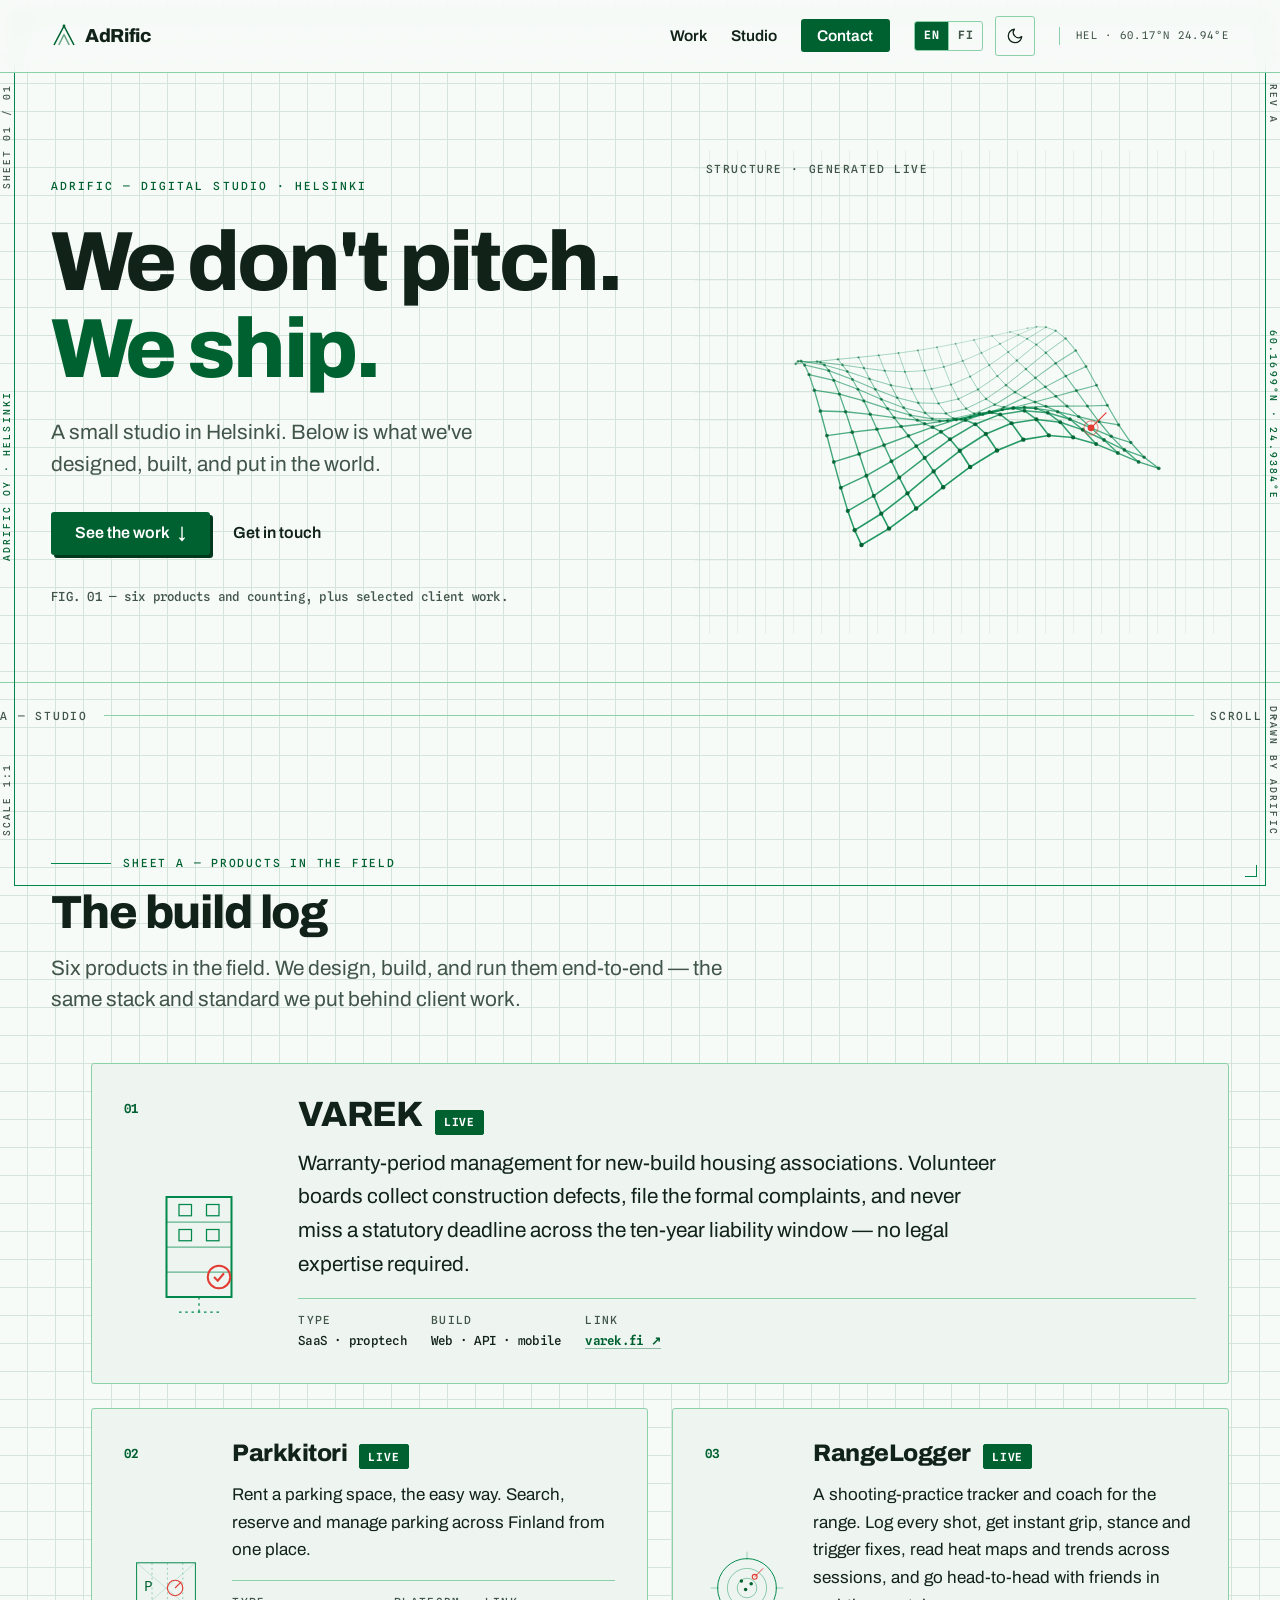
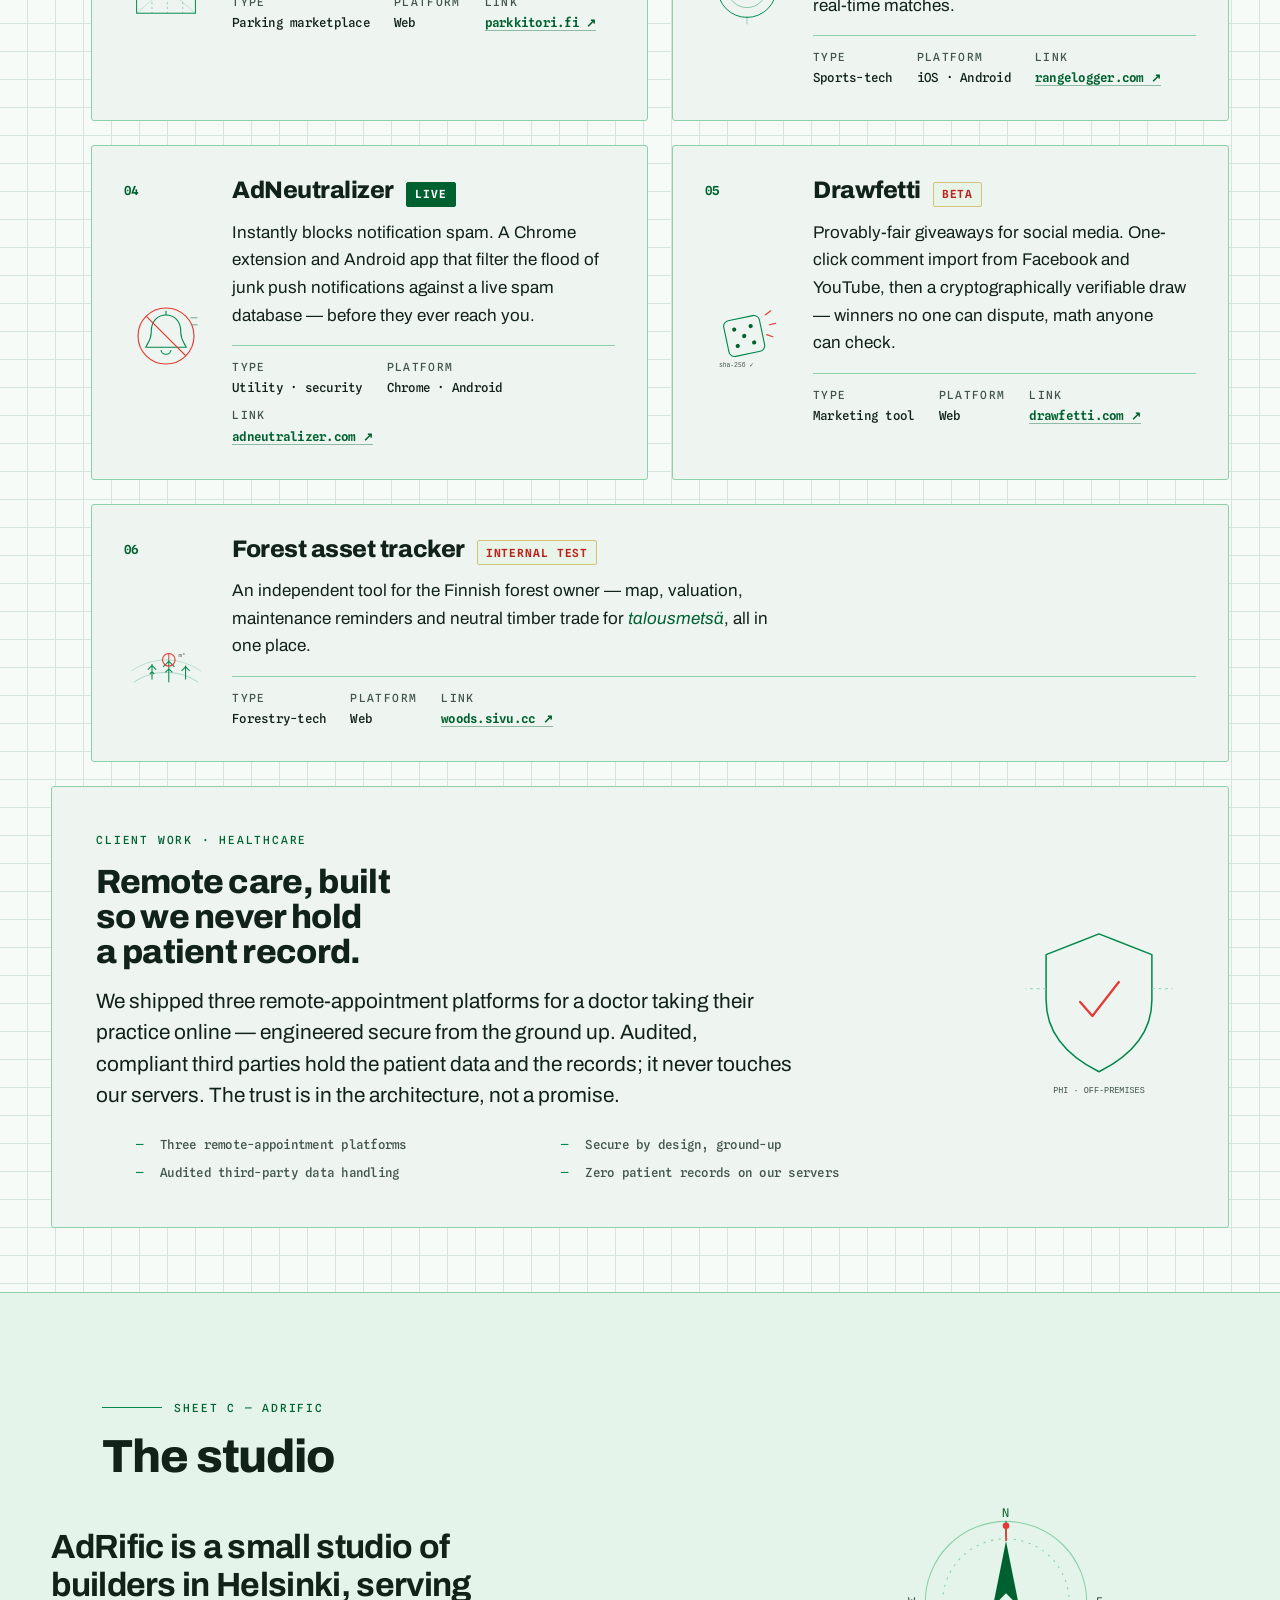
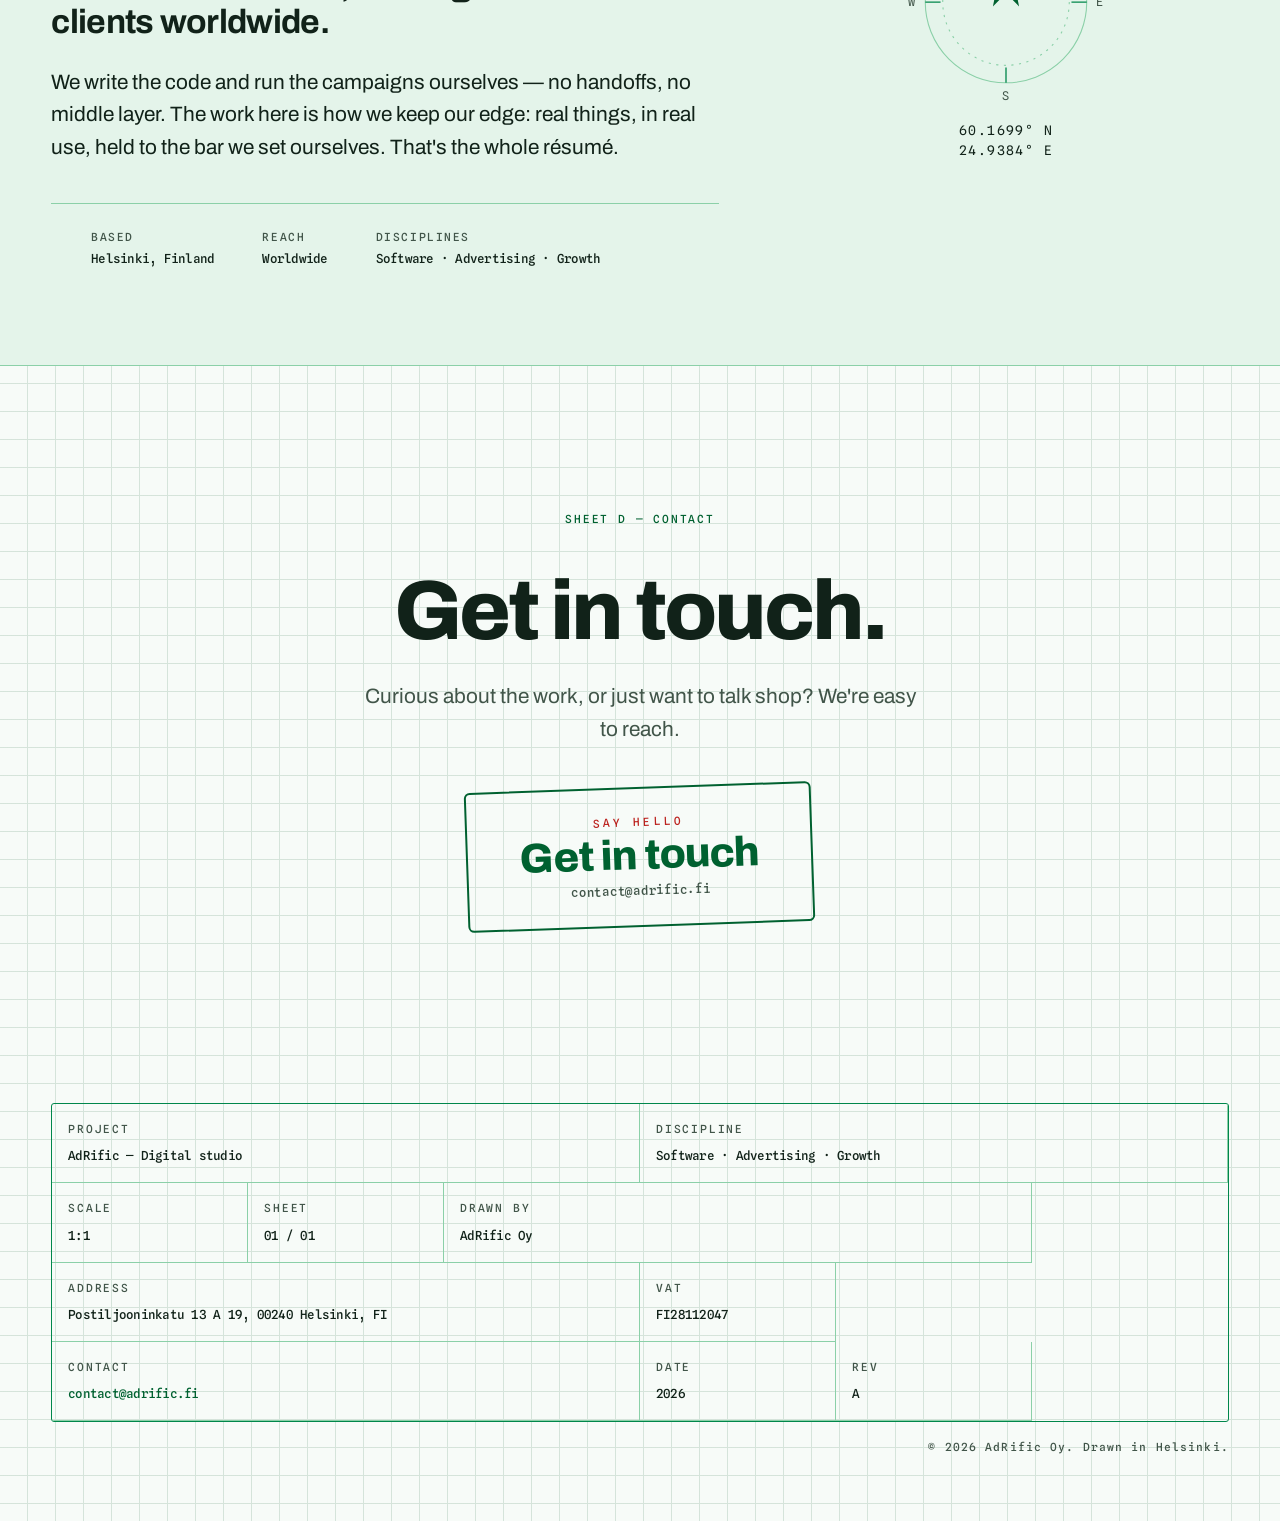
==== commit aeeb9ffa: "feat: dark mode, FI/EN, client-work proof, reference-site reposition, 3D hero - Reposition as a comp" ====
--- a/index.html
+++ b/index.html
@@ -4,14 +4,27 @@
 <head>
     <meta charset="UTF-8">
     <meta name="viewport" content="width=device-width, initial-scale=1.0">
-    <script>document.documentElement.classList.add('js');</script>
+    <script>
+      (function () {
+        var d = document.documentElement; d.classList.add('js');
+        try {
+          var saved = localStorage.getItem('adrific-theme');
+          var theme = (saved === 'light' || saved === 'dark') ? saved
+            : (matchMedia('(prefers-color-scheme: dark)').matches ? 'dark' : 'light');
+          if (theme === 'dark') d.setAttribute('data-theme', 'dark');
+          var lang = localStorage.getItem('adrific-lang');
+          if (lang !== 'en' && lang !== 'fi') lang = (navigator.language || 'en').toLowerCase().indexOf('fi') === 0 ? 'fi' : 'en';
+          d.setAttribute('lang', lang);
+        } catch (e) {}
+      })();
+    </script>
     <title>AdRific — Digital studio in Helsinki</title>
     <meta name="description"
-        content="AdRific is a Helsinki digital studio engineering custom software and ad performance — and shipping its own products to prove it. We don't pitch. We ship.">
+        content="AdRific is a small digital studio in Helsinki. A reference of the products and client work we've designed, built, and shipped. We don't pitch. We ship.">
     <meta name="theme-color" content="#f4f7f1">
     <meta property="og:title" content="AdRific — Digital studio in Helsinki">
     <meta property="og:description"
-        content="We engineer custom software and ad performance — and ship our own products to prove it.">
+        content="A reference of the products and client work we've designed, built, and shipped.">
     <meta property="og:type" content="website">
     <meta property="og:locale" content="en">
     <link rel="icon" href="favicon.svg" type="image/svg+xml">
@@ -52,20 +65,39 @@
                 <span class="brand__word">AdRific</span>
             </a>
 
+            <ul class="nav__links" id="nav-menu">
+                <li><a href="#work">Work</a></li>
+                <li><a href="#studio">Studio</a></li>
+                <li><a href="#contact" class="nav__cta">Contact</a></li>
+            </ul>
+
+            <div class="masthead__util">
+                <div class="lang-switch" role="group" aria-label="Language / Kieli">
+                    <button type="button" class="lang-switch__btn" data-lang="en" aria-pressed="true">EN</button>
+                    <button type="button" class="lang-switch__btn" data-lang="fi" aria-pressed="false">FI</button>
+                </div>
+                <button class="theme-toggle" type="button" aria-pressed="false"
+                    aria-label="Switch to dark theme" title="Toggle light / dark">
+                    <svg class="icon-moon" width="18" height="18" viewBox="0 0 24 24" fill="none"
+                        stroke="currentColor" stroke-width="1.7" aria-hidden="true">
+                        <path d="M21 12.8A9 9 0 1 1 11.2 3a7 7 0 0 0 9.8 9.8Z" stroke-linejoin="round" />
+                    </svg>
+                    <svg class="icon-sun" width="18" height="18" viewBox="0 0 24 24" fill="none"
+                        stroke="currentColor" stroke-width="1.7" aria-hidden="true">
+                        <circle cx="12" cy="12" r="4.2" />
+                        <path d="M12 2.5v3M12 18.5v3M2.5 12h3M18.5 12h3M5 5l2 2M17 17l2 2M19 5l-2 2M7 17l-2 2"
+                            stroke-linecap="round" />
+                    </svg>
+                </button>
+            </div>
+
+            <p class="masthead__locator" aria-hidden="true">HEL · 60.17°N 24.94°E</p>
+
             <button class="nav__toggle" type="button" aria-expanded="false" aria-controls="nav-menu"
                 aria-label="Open menu">
                 <span class="nav__toggle-bar"></span>
                 <span class="nav__toggle-bar"></span>
             </button>
-
-            <ul class="nav__links" id="nav-menu">
-                <li><a href="#work">Work</a></li>
-                <li><a href="#services">Services</a></li>
-                <li><a href="#studio">Studio</a></li>
-                <li><a href="#contact" class="nav__cta">Contact</a></li>
-            </ul>
-
-            <p class="masthead__locator" aria-hidden="true">HEL · 60.17°N 24.94°E</p>
         </nav>
     </header>
 
@@ -77,14 +109,14 @@
                     <p class="kicker">AdRific — Digital studio · Helsinki</p>
                     <h1 class="hero__title">We don't pitch.<br><span class="hero__title-em">We ship.</span></h1>
                     <p class="hero__lede">
-                        A Helsinki studio engineering custom software and ad performance — and shipping
-                        our own products to prove it.
+                        A small studio in Helsinki. Below is what we've designed, built, and put
+                        in the world.
                     </p>
                     <div class="hero__actions">
-                        <a href="#contact" class="btn btn--stamp">Start a project</a>
-                        <a href="#work" class="btn btn--ghost">See the work <span aria-hidden="true">↓</span></a>
-                    </div>
-                    <p class="hero__caption mono">FIG. 01 — six products in the field, and counting.</p>
+                        <a href="#work" class="btn btn--stamp">See the work <span aria-hidden="true">↓</span></a>
+                        <a href="#contact" class="btn btn--ghost">Get in touch</a>
+                    </div>
+                    <p class="hero__caption mono">FIG. 01 — six products and counting, plus selected client work.</p>
                 </div>
 
                 <div class="hero__plate reveal">
@@ -358,56 +390,39 @@
                     </div>
                 </li>
             </ol>
-        </section>
-
-        <!-- ░░ SERVICES / CAPABILITIES ░░ -->
-        <section class="services" id="services" aria-labelledby="services-title">
-            <header class="section-head">
-                <p class="section-head__tag mono">Sheet B — Client work</p>
-                <h2 class="section-head__title" id="services-title">What we build for you</h2>
-                <p class="section-head__intro">
-                    The portfolio above is how we stay sharp. Here's what that craft does for your business.
-                </p>
-            </header>
-
-            <div class="capabilities">
-                <article class="cap">
-                    <p class="cap__no mono">B1</p>
-                    <h3 class="cap__title">Custom software</h3>
-                    <p class="cap__desc">
-                        From a napkin sketch to a shipped product. Web and mobile applications engineered
-                        for speed, built to last, and owned by you — the same hands that built everything
-                        in the build log.
+
+            <article class="delivery" aria-labelledby="delivery-title">
+                <div class="delivery__body">
+                    <p class="delivery__tag mono">Client work · Healthcare</p>
+                    <h3 class="delivery__title" id="delivery-title">
+                        Remote care, built so we never hold a patient record.
+                    </h3>
+                    <p class="delivery__desc">
+                        We shipped three remote-appointment platforms for a doctor taking their practice
+                        online — engineered secure from the ground up. Audited, compliant third parties
+                        hold the patient data and the records; it never touches our servers. The trust is
+                        in the architecture, not a promise.
                     </p>
-                    <ul class="cap__list mono">
-                        <li>Product &amp; platform engineering</li>
-                        <li>Web apps · mobile apps · APIs</li>
-                        <li>From MVP to scale</li>
+                    <ul class="delivery__specs mono">
+                        <li>Three remote-appointment platforms</li>
+                        <li>Secure by design, ground-up</li>
+                        <li>Audited third-party data handling</li>
+                        <li>Zero patient records on our servers</li>
                     </ul>
-                </article>
-
-                <span class="capabilities__divider" aria-hidden="true"></span>
-
-                <article class="cap">
-                    <p class="cap__no mono">B2</p>
-                    <h3 class="cap__title">Ad management</h3>
-                    <p class="cap__desc">
-                        Performance advertising that earns its budget. Data-driven campaigns across
-                        platforms, managed end-to-end and measured to the cent — so spend turns into
-                        customers, not impressions.
-                    </p>
-                    <ul class="cap__list mono">
-                        <li>Paid search &amp; social</li>
-                        <li>Tracking &amp; attribution</li>
-                        <li>Reporting that tells the truth</li>
-                    </ul>
-                </article>
-            </div>
-
-            <p class="services__throughline">
-                <span class="mono">B3 —</span> Strategy is the through-line: we connect the software you
-                ship and the spend you run so they pull in the same direction.
-            </p>
+                </div>
+                <div class="delivery__plate" aria-hidden="true">
+                    <svg viewBox="0 0 180 196" fill="none">
+                        <path d="M90 20 L146 42 V90 C146 126 122 150 90 166 C58 150 34 126 34 90 V42 Z"
+                            stroke="var(--green-500)" stroke-width="1.6" stroke-linejoin="round" />
+                        <path d="M70 92 l13 15 l28 -36" stroke="var(--signal)" stroke-width="2.4"
+                            stroke-linecap="round" stroke-linejoin="round" />
+                        <path d="M34 78 H12 M146 78 H168" stroke="var(--green-300)" stroke-width="1"
+                            stroke-dasharray="3 4" />
+                        <text x="90" y="188" text-anchor="middle" font-family="monospace" font-size="9"
+                            fill="var(--ink-muted)">PHI · OFF-PREMISES</text>
+                    </svg>
+                </div>
+            </article>
         </section>
 
         <!-- ░░ STUDIO / ABOUT ░░ -->
@@ -423,9 +438,8 @@
                     </p>
                     <p class="studio__body">
                         We write the code and run the campaigns ourselves — no handoffs, no middle layer.
-                        The products in the build log are how we keep our edge: real things, in real use,
-                        held to the exact bar we hold your work to. If we'll put our own name on it, we know
-                        how to build yours.
+                        The work here is how we keep our edge: real things, in real use, held to the bar we
+                        set ourselves. That's the whole résumé.
                     </p>
                     <ul class="studio__facts mono" aria-label="Studio facts">
                         <li><span>Based</span> Helsinki, Finland</li>
@@ -470,15 +484,14 @@
         <!-- ░░ CONTACT STAMP ░░ -->
         <section class="contact" id="contact" aria-labelledby="contact-title">
             <div class="contact__inner">
-                <p class="section-head__tag mono">Sheet D — Start</p>
-                <h2 class="contact__title" id="contact-title">Let's build yours.</h2>
+                <p class="section-head__tag mono">Sheet D — Contact</p>
+                <h2 class="contact__title" id="contact-title">Get in touch.</h2>
                 <p class="contact__lede">
-                    Tell us what you want to ship. We'll tell you how we'd build it — and what it takes.
+                    Curious about the work, or just want to talk shop? We're easy to reach.
                 </p>
-                <a class="stamp"
-                    href="mailto:contact@adrific.fi?subject=Project%20enquiry&body=Hi%20AdRific%2C%0A%0AWe'd%20like%20to%20build%3A%0A">
-                    <span class="stamp__kicker mono">Request for proposal</span>
-                    <span class="stamp__main">Start a project</span>
+                <a class="stamp" href="mailto:contact@adrific.fi?subject=Hello%20AdRific">
+                    <span class="stamp__kicker mono">Say hello</span>
+                    <span class="stamp__main">Get in touch</span>
                     <span class="stamp__addr mono">contact@adrific.fi</span>
                 </a>
             </div>
--- a/styles/main.css
+++ b/styles/main.css
@@ -21,6 +21,8 @@
     --signal:       oklch(0.605 0.205 28);    /* coral "red-pen" accent */
     --signal-deep:  oklch(0.515 0.190 28);    /* accent as text */
     --white:        oklch(1 0 0);
+    --on-accent:    oklch(1 0 0);             /* text/icons on a saturated green fill (flips per theme) */
+    --stamp-offset: var(--green-900);         /* the hard printed-offset stamp shadow */
 
     /* Spacing — 4pt scale */
     --sp-1: 0.25rem;  --sp-2: 0.5rem;  --sp-3: 0.75rem;  --sp-4: 1rem;
@@ -59,6 +61,29 @@
     --z-header: 100;
     --z-menu: 200;
     --z-skip: 300;
+}
+
+/* ---- Dark theme — "Carbon" ----------------------------------------- */
+/* True neutral near-black; green strictly as a restrained accent ink.
+   `dark` is the canonical toggle value; `dark-carbon` is kept as an alias. */
+:root[data-theme="dark"],
+:root[data-theme="dark-carbon"] {
+    --paper:        oklch(0.170 0 0);
+    --paper-2:      oklch(0.205 0.004 158);
+    --paper-3:      oklch(0.245 0.006 158);
+    --ink:          oklch(0.945 0 0);
+    --ink-muted:    oklch(0.705 0.010 158);
+    --green-900:    oklch(0.830 0.150 158);
+    --green-700:    oklch(0.740 0.160 158);
+    --green-500:    oklch(0.680 0.160 158);
+    --green-300:    oklch(0.380 0.060 158);
+    --green-wash:   oklch(0.215 0.020 158);
+    --grid-line:    oklch(0.260 0.008 158);
+    --signal:       oklch(0.660 0.205 28);
+    --signal-deep:  oklch(0.720 0.180 28);
+    --on-accent:    oklch(0.150 0 0);
+    --stamp-offset: oklch(0.340 0.050 158);
+    color-scheme: dark;
 }
 
 /* Metric-matched fallback to soften FOUT for the display face */
@@ -169,8 +194,6 @@
 .hero__grid,
 .section-head,
 .work__index,
-.capabilities,
-.services__throughline,
 .studio__inner,
 .contact__inner,
 .title-block {
@@ -219,7 +242,7 @@
 .nav__links a:not(.nav__cta):focus-visible::after { transform: scaleX(1); }
 
 .nav__links a.nav__cta {
-    background: var(--green-700); color: var(--white);
+    background: var(--green-700); color: var(--on-accent);
     padding: 0.5rem 1.05rem; border-radius: var(--radius);
     transition: background var(--dur-fast) var(--ease-quart);
 }
@@ -230,6 +253,37 @@
     letter-spacing: 0.12em; color: var(--ink-muted);
     border-left: var(--hair) solid var(--green-300); padding-left: var(--sp-4);
 }
+
+.masthead__util { display: inline-flex; align-items: center; gap: var(--sp-3); flex: none; }
+
+.lang-switch {
+    display: inline-flex; flex: none;
+    border: var(--hair) solid var(--green-300); border-radius: var(--radius); overflow: hidden;
+}
+.lang-switch__btn {
+    font: 600 0.72rem/1 var(--font-mono); letter-spacing: 0.06em;
+    padding: 0.5rem 0.55rem; background: none; border: none; color: var(--ink-muted);
+    cursor: pointer; transition: background var(--dur-fast) var(--ease-quart), color var(--dur-fast) var(--ease-quart);
+}
+.lang-switch__btn + .lang-switch__btn { border-left: var(--hair) solid var(--green-300); }
+.lang-switch__btn[aria-pressed="true"] { background: var(--green-700); color: var(--on-accent); }
+.lang-switch__btn:not([aria-pressed="true"]):hover,
+.lang-switch__btn:not([aria-pressed="true"]):focus-visible { color: var(--green-700); }
+
+.theme-toggle {
+    flex: none;
+    width: 40px; height: 40px; padding: 0;
+    display: inline-flex; align-items: center; justify-content: center;
+    background: none; border: var(--hair) solid var(--green-300);
+    border-radius: var(--radius); cursor: pointer; color: var(--ink);
+    transition: border-color var(--dur-fast) var(--ease-quart), color var(--dur-fast) var(--ease-quart);
+}
+.theme-toggle:hover, .theme-toggle:focus-visible { border-color: var(--green-500); color: var(--green-700); }
+.theme-toggle .icon-sun { display: none; }
+:root[data-theme="dark"] .theme-toggle .icon-moon,
+:root[data-theme="dark-carbon"] .theme-toggle .icon-moon { display: none; }
+:root[data-theme="dark"] .theme-toggle .icon-sun,
+:root[data-theme="dark-carbon"] .theme-toggle .icon-sun { display: block; }
 
 .nav__toggle {
     display: none;
@@ -237,7 +291,6 @@
     background: none; border: var(--hair) solid var(--green-500);
     border-radius: var(--radius); cursor: pointer; color: var(--ink);
     flex-direction: column; justify-content: center; gap: 5px;
-    margin-left: auto;
 }
 .nav__toggle-bar {
     display: block; height: 2px; width: 100%; background: currentColor;
@@ -303,12 +356,12 @@
                 box-shadow var(--dur-fast) var(--ease-quart);
 }
 .btn--stamp {
-    background: var(--green-700); color: var(--white);
-    box-shadow: 3px 3px 0 0 var(--green-900);
+    background: var(--green-700); color: var(--on-accent);
+    box-shadow: 3px 3px 0 0 var(--stamp-offset);
 }
 .btn--stamp:hover, .btn--stamp:focus-visible {
     background: var(--green-900); transform: translate(1px, 1px);
-    box-shadow: 2px 2px 0 0 var(--green-900);
+    box-shadow: 2px 2px 0 0 var(--stamp-offset);
 }
 .btn--ghost { color: var(--ink); padding-inline: 0.4rem; }
 .btn--ghost:hover, .btn--ghost:focus-visible { color: var(--green-700); }
@@ -399,7 +452,7 @@
     background: var(--paper-3); color: var(--ink-muted);
     border: var(--hair) solid var(--green-300);
 }
-.tag--live { color: var(--white); background: var(--green-700); border-color: var(--green-700); }
+.tag--live { color: var(--on-accent); background: var(--green-700); border-color: var(--green-700); }
 .tag--beta { color: var(--signal-deep); border-color: color-mix(in oklch, var(--signal) 45%, var(--paper)); background: color-mix(in oklch, var(--signal) 8%, var(--paper)); }
 
 .plate__desc { color: var(--ink); max-width: 60ch; margin-bottom: var(--sp-4); }
@@ -413,32 +466,23 @@
 .plate__meta a { color: var(--green-700); font-weight: 600; text-decoration: none; border-bottom: 1px solid color-mix(in oklch, var(--green-700) 40%, transparent); }
 .plate__meta a:hover, .plate__meta a:focus-visible { border-bottom-color: var(--green-700); }
 
-/* ---- Services / capabilities --------------------------------------- */
-.services { padding-bottom: var(--sp-10); }
-.capabilities {
-    display: grid; grid-template-columns: minmax(0, 1fr) auto minmax(0, 1fr);
-    gap: clamp(1.5rem, 4vw, 3.5rem); align-items: stretch;
-}
-.capabilities__divider { width: 1px; background: var(--green-300); }
-.cap { display: flex; flex-direction: column; }
-.cap__no { color: var(--green-700); font-weight: 600; margin-bottom: var(--sp-3); }
-.cap__title { font-size: var(--step-h3); margin-bottom: var(--sp-4); }
-.cap__desc { color: var(--ink); max-width: 48ch; margin-bottom: var(--sp-5); }
-.cap__list { list-style: none; margin-top: auto; display: grid; gap: var(--sp-2); }
-.cap__list li {
-    color: var(--ink-muted); font-size: var(--step-mono);
-    padding-left: var(--sp-5); position: relative;
-}
-.cap__list li::before {
-    content: "—"; position: absolute; left: 0; color: var(--green-500);
-}
-.services__throughline {
-    margin-top: var(--sp-8); padding: var(--sp-5) var(--sp-6);
-    background: var(--green-wash); border: var(--hair) solid var(--green-300);
-    border-radius: var(--radius);
-    color: var(--ink); max-width: none; font-size: var(--step-lead); line-height: 1.5;
-}
-.services__throughline .mono { color: var(--green-700); }
+/* ---- Client-work delivery panel (in the Work section) -------------- */
+.delivery {
+    width: min(100% - calc(2 * var(--gutter)), var(--maxw));
+    margin: clamp(1.5rem, 2vw, 1.5rem) auto 0;
+    display: grid; grid-template-columns: minmax(0, 1fr) auto;
+    gap: clamp(1.5rem, 4vw, 3.5rem); align-items: center;
+    background: var(--paper-2); border: var(--hair) solid var(--green-300);
+    border-radius: var(--radius); padding: clamp(1.5rem, 3.5vw, 2.75rem);
+}
+.delivery__tag { color: var(--green-700); text-transform: uppercase; letter-spacing: 0.16em; font-size: var(--step-mono-sm); margin-bottom: var(--sp-4); }
+.delivery__title { font-size: clamp(1.4rem, 1rem + 1.6vw, 2.1rem); letter-spacing: -0.02em; max-width: 20ch; margin-bottom: var(--sp-4); }
+.delivery__desc { color: var(--ink); max-width: 58ch; font-size: var(--step-lead); line-height: 1.5; margin-bottom: var(--sp-5); }
+.delivery__specs { list-style: none; display: grid; grid-template-columns: repeat(2, minmax(0, 1fr)); gap: var(--sp-2) var(--sp-5); }
+.delivery__specs li { color: var(--ink-muted); font-size: var(--step-mono); padding-left: var(--sp-5); position: relative; }
+.delivery__specs li::before { content: "—"; position: absolute; left: 0; color: var(--green-500); }
+.delivery__plate { color: var(--green-500); justify-self: center; }
+.delivery__plate svg { width: clamp(120px, 15vw, 170px); height: auto; }
 
 /* ---- Studio --------------------------------------------------------- */
 .studio { background: var(--green-wash); border-block: var(--hair) solid var(--green-300); padding-block: var(--sp-12); }
@@ -483,11 +527,11 @@
 .stamp__addr { letter-spacing: 0.06em; color: var(--ink-muted); }
 .stamp:hover, .stamp:focus-visible {
     --tilt: 0deg;
-    background: var(--green-700); color: var(--white);
+    background: var(--green-700); color: var(--on-accent);
     border-color: var(--green-900);
 }
 .stamp:hover .stamp__kicker, .stamp:focus-visible .stamp__kicker,
-.stamp:hover .stamp__addr, .stamp:focus-visible .stamp__addr { color: color-mix(in oklch, var(--white) 80%, var(--green-300)); }
+.stamp:hover .stamp__addr, .stamp:focus-visible .stamp__addr { color: color-mix(in oklch, var(--on-accent) 78%, transparent); }
 
 /* ---- Title block footer -------------------------------------------- */
 .title-block { padding-bottom: var(--sp-10); margin-top: var(--sp-6); }
@@ -525,11 +569,11 @@
     .hero__plate { order: -1; aspect-ratio: 16 / 10; min-height: 0; }
     .work__index { grid-template-columns: 1fr; }
     .plate--feature { grid-column: auto; }
-    .capabilities { grid-template-columns: 1fr; }
-    .capabilities__divider { width: auto; height: 1px; }
     .masthead__locator { display: none; }
     .studio__inner { grid-template-columns: 1fr; }
     .studio__aside { display: none; }
+    .delivery { grid-template-columns: 1fr; }
+    .delivery__plate { display: none; }
 }
 
 @media (max-width: 680px) {
@@ -552,6 +596,7 @@
     .plate__diagram { grid-row: auto; grid-column: 1; order: 2; }
     .plate__no { grid-row: auto; }
     .plate__body { grid-row: auto; grid-column: 1; order: 1; }
+    .delivery__specs { grid-template-columns: 1fr; }
 }
 
 @media (prefers-reduced-motion: reduce) {
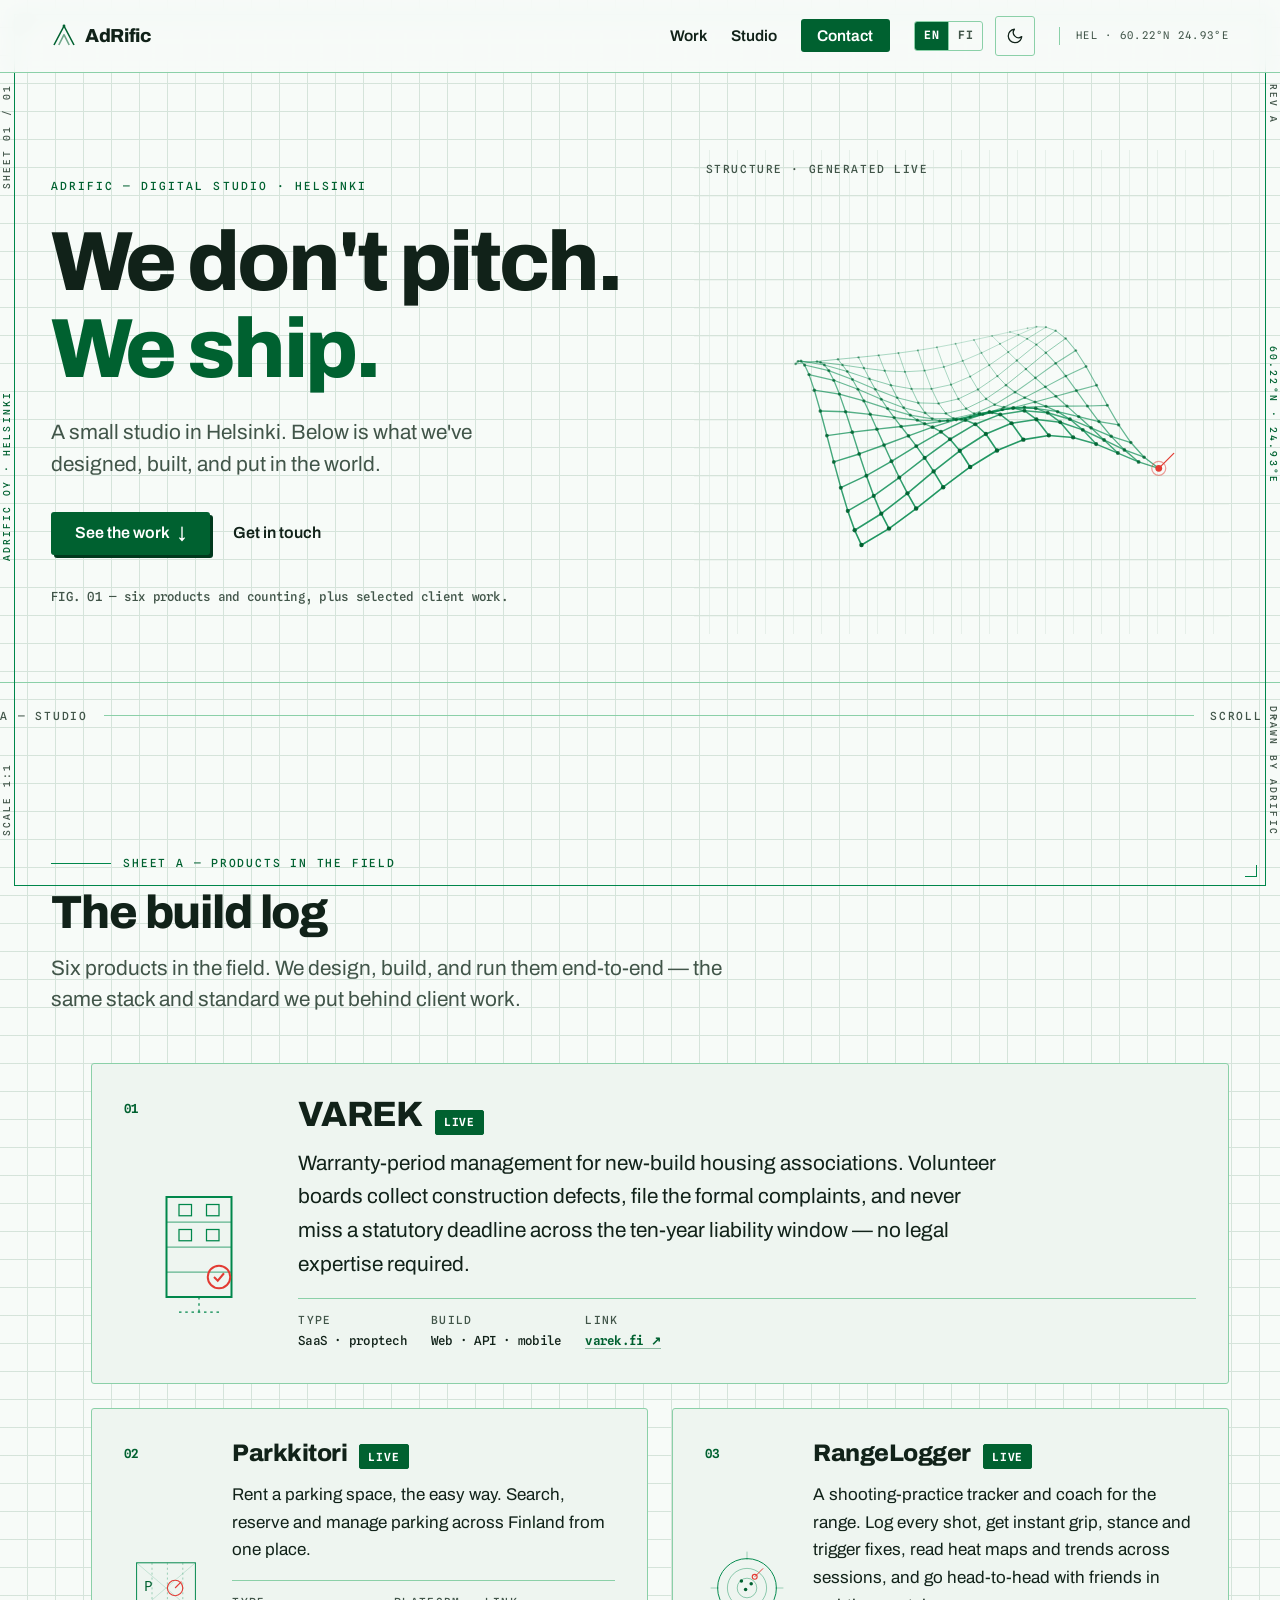
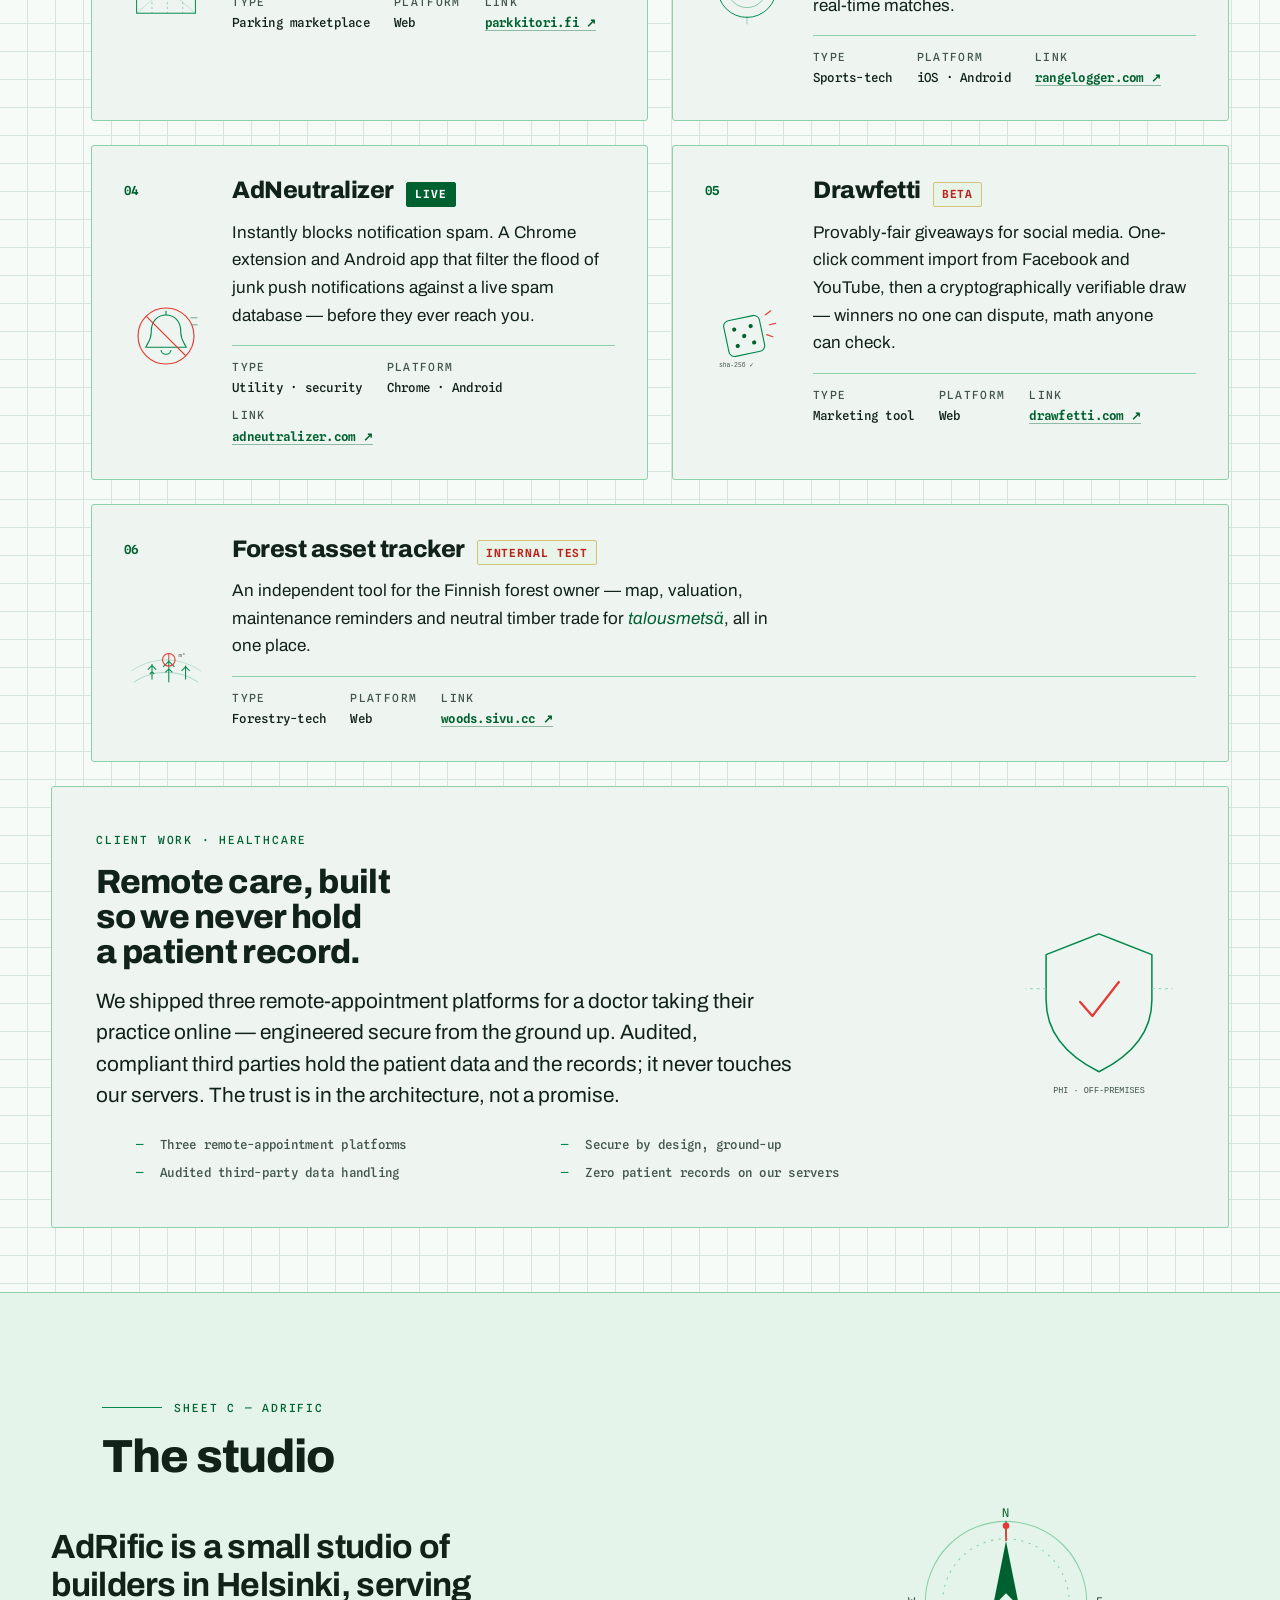
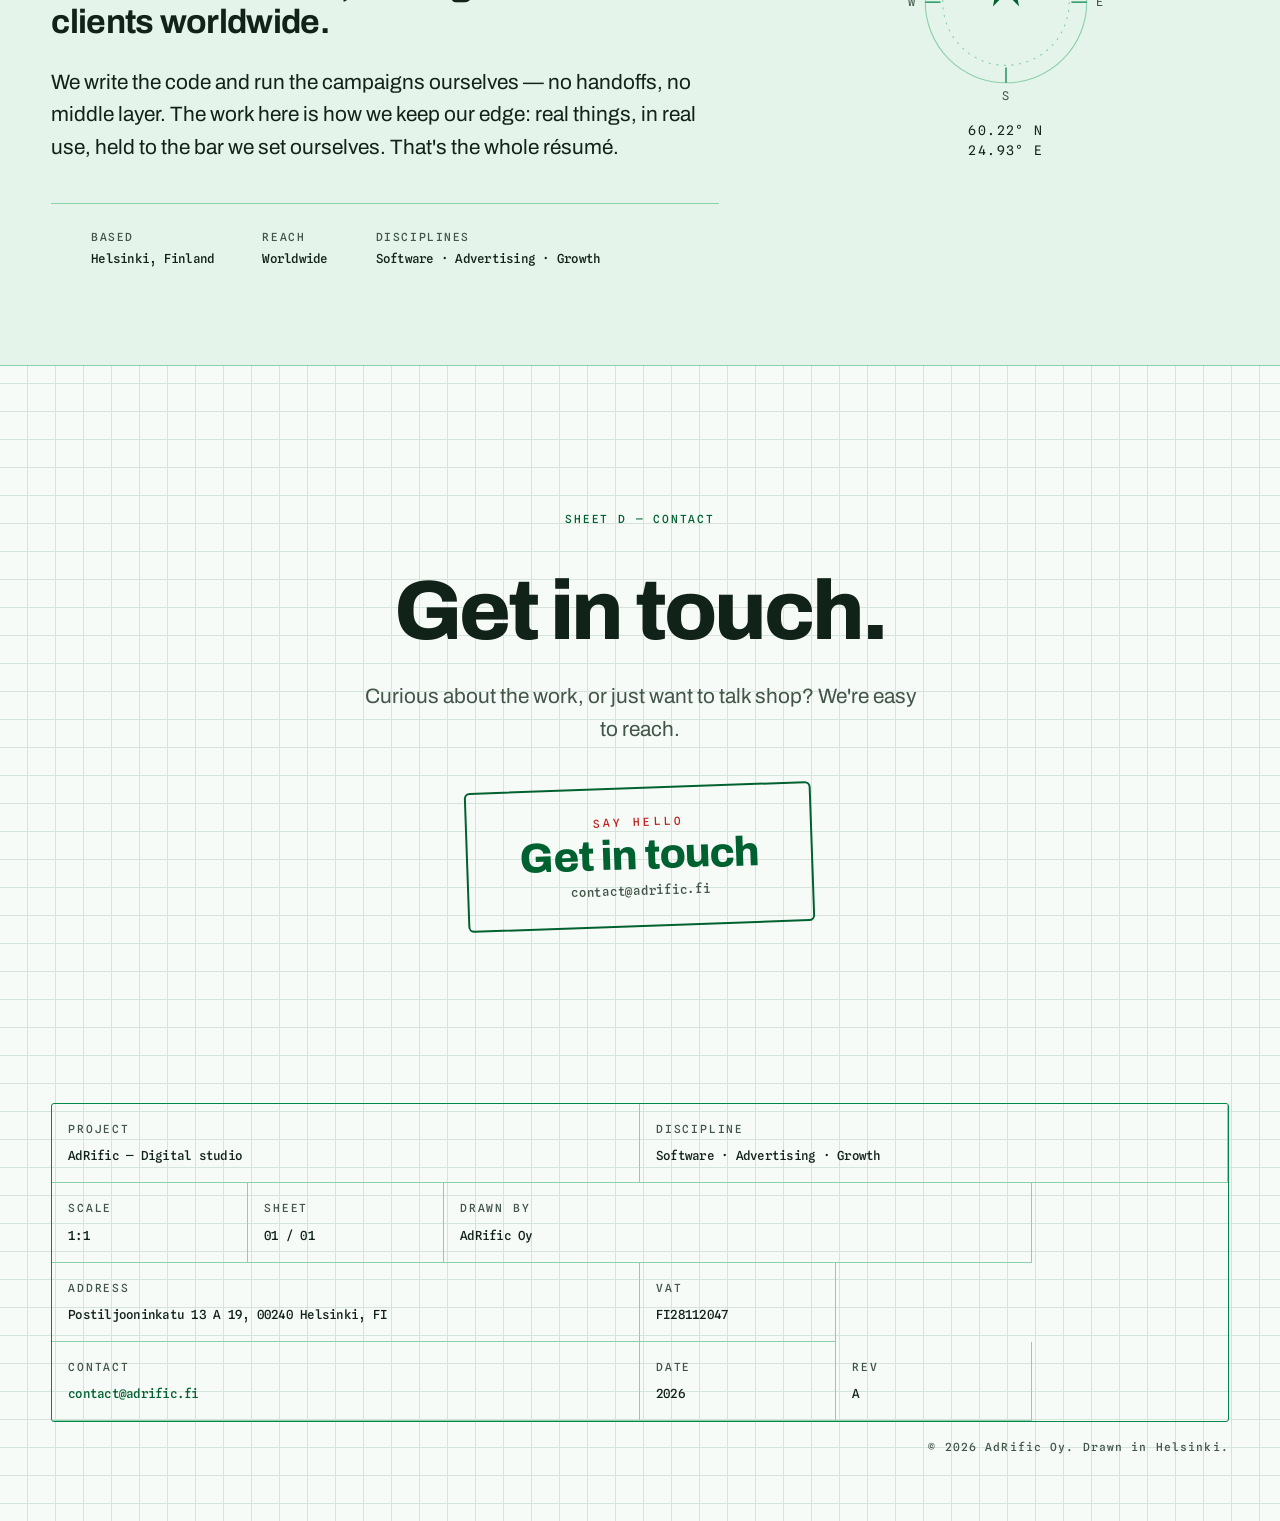
==== commit b259a862: "fix: correct Helsinki coordinates; add cache-control so asset updates aren't stale - Coordinates wer" ====
--- a/index.html
+++ b/index.html
@@ -28,7 +28,7 @@
     <meta property="og:type" content="website">
     <meta property="og:locale" content="en">
     <link rel="icon" href="favicon.svg" type="image/svg+xml">
-    <link rel="stylesheet" href="styles/main.css">
+    <link rel="stylesheet" href="styles/main.css?v=2">
     <link rel="preconnect" href="https://fonts.googleapis.com">
     <link rel="preconnect" href="https://fonts.gstatic.com" crossorigin>
     <link href="https://fonts.googleapis.com/css2?family=Archivo:wght@400;500;600;700;800&family=Spline+Sans+Mono:wght@400;500;600&display=swap"
@@ -47,7 +47,7 @@
         </div>
         <div class="rail rail--right">
             <span class="rail__mark">REV A</span>
-            <span class="rail__mark rail__mark--mid">60.1699°N · 24.9384°E</span>
+            <span class="rail__mark rail__mark--mid">60.22°N · 24.93°E</span>
             <span class="rail__mark">DRAWN BY ADRIFIC</span>
         </div>
     </div>
@@ -91,7 +91,7 @@
                 </button>
             </div>
 
-            <p class="masthead__locator" aria-hidden="true">HEL · 60.17°N 24.94°E</p>
+            <p class="masthead__locator" aria-hidden="true">HEL · 60.22°N 24.93°E</p>
 
             <button class="nav__toggle" type="button" aria-expanded="false" aria-controls="nav-menu"
                 aria-label="Open menu">
@@ -472,9 +472,9 @@
                         <!-- coordinate block -->
                         <g font-family="'Spline Sans Mono', monospace" letter-spacing="0.08em">
                             <text x="110" y="222" text-anchor="middle" font-size="12"
-                                fill="var(--ink)">60.1699° N</text>
+                                fill="var(--ink)">60.22° N</text>
                             <text x="110" y="240" text-anchor="middle" font-size="12"
-                                fill="var(--ink)">24.9384° E</text>
+                                fill="var(--ink)">24.93° E</text>
                         </g>
                     </svg>
                 </aside>
@@ -545,7 +545,7 @@
         <p class="title-block__copy mono">© 2026 AdRific Oy. Drawn in Helsinki.</p>
     </footer>
 
-    <script src="scripts/main.js"></script>
+    <script src="scripts/main.js?v=2"></script>
 </body>
 
 </html>
